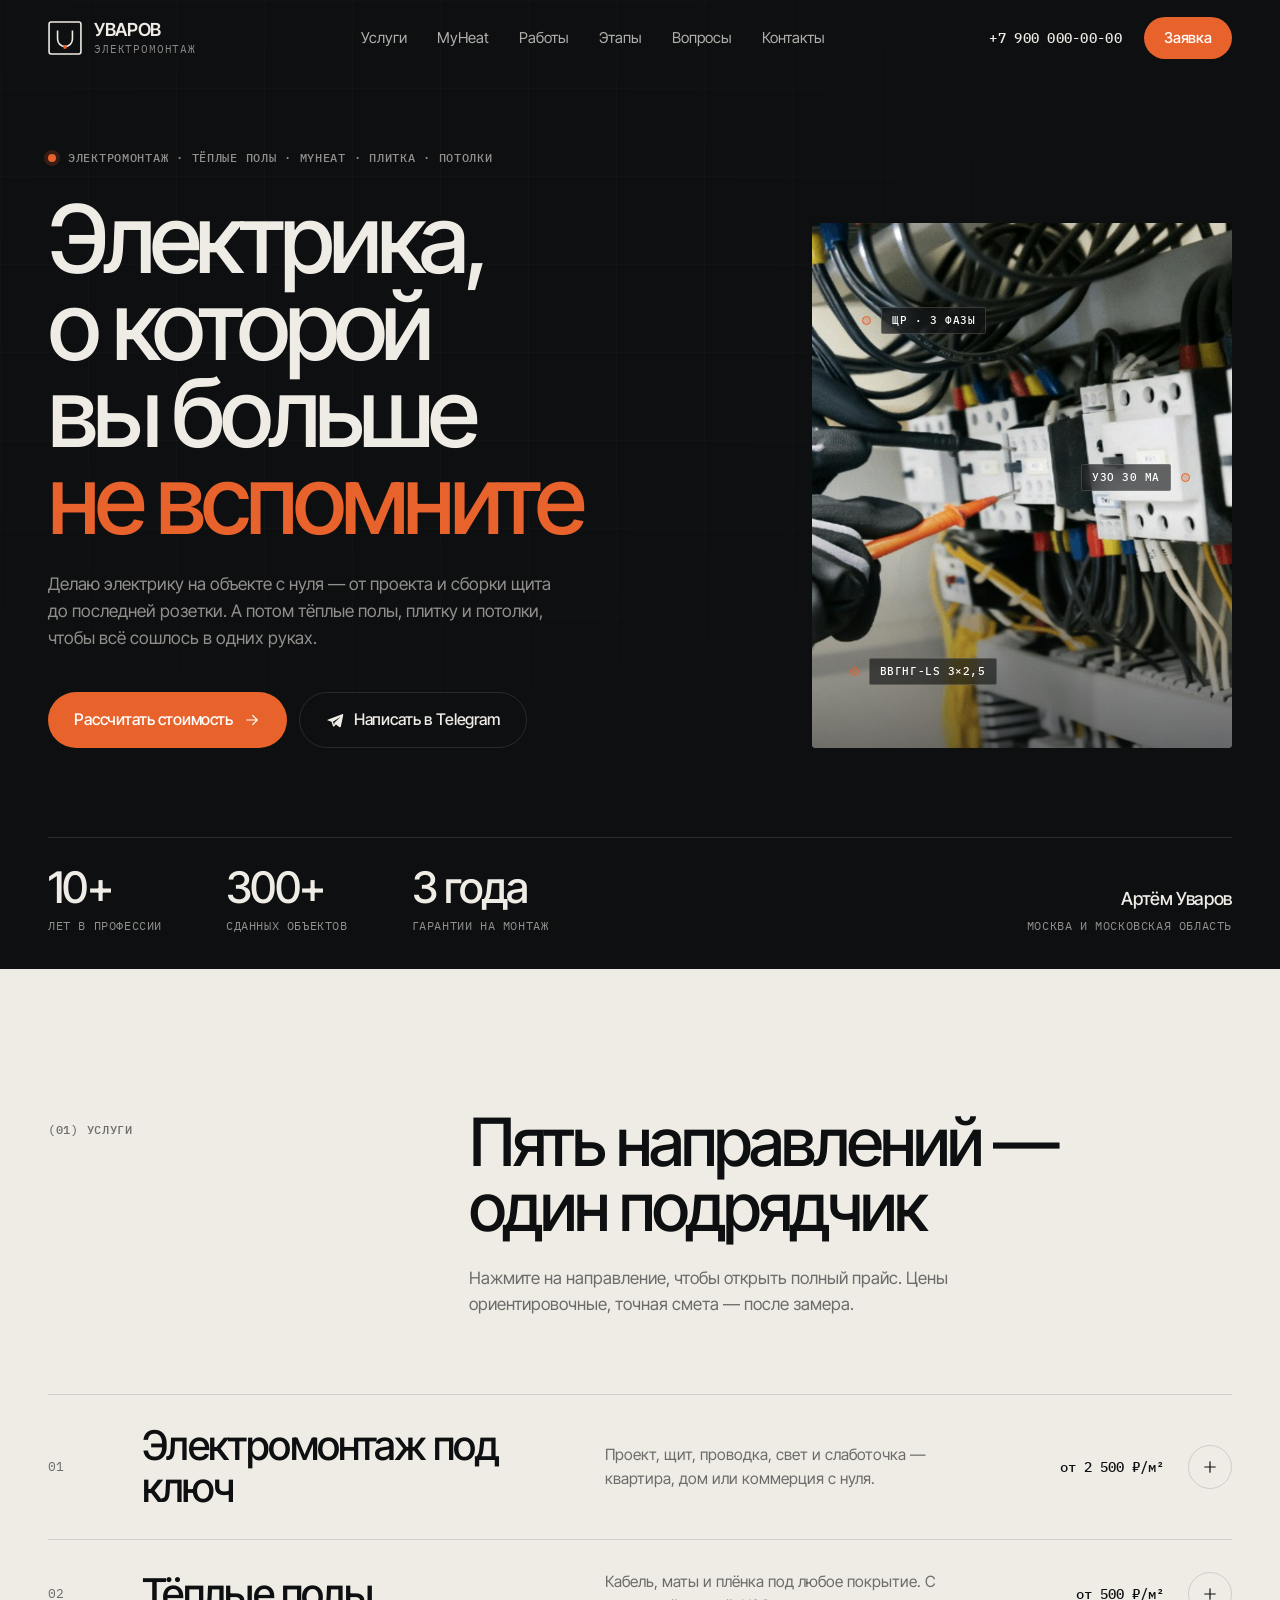
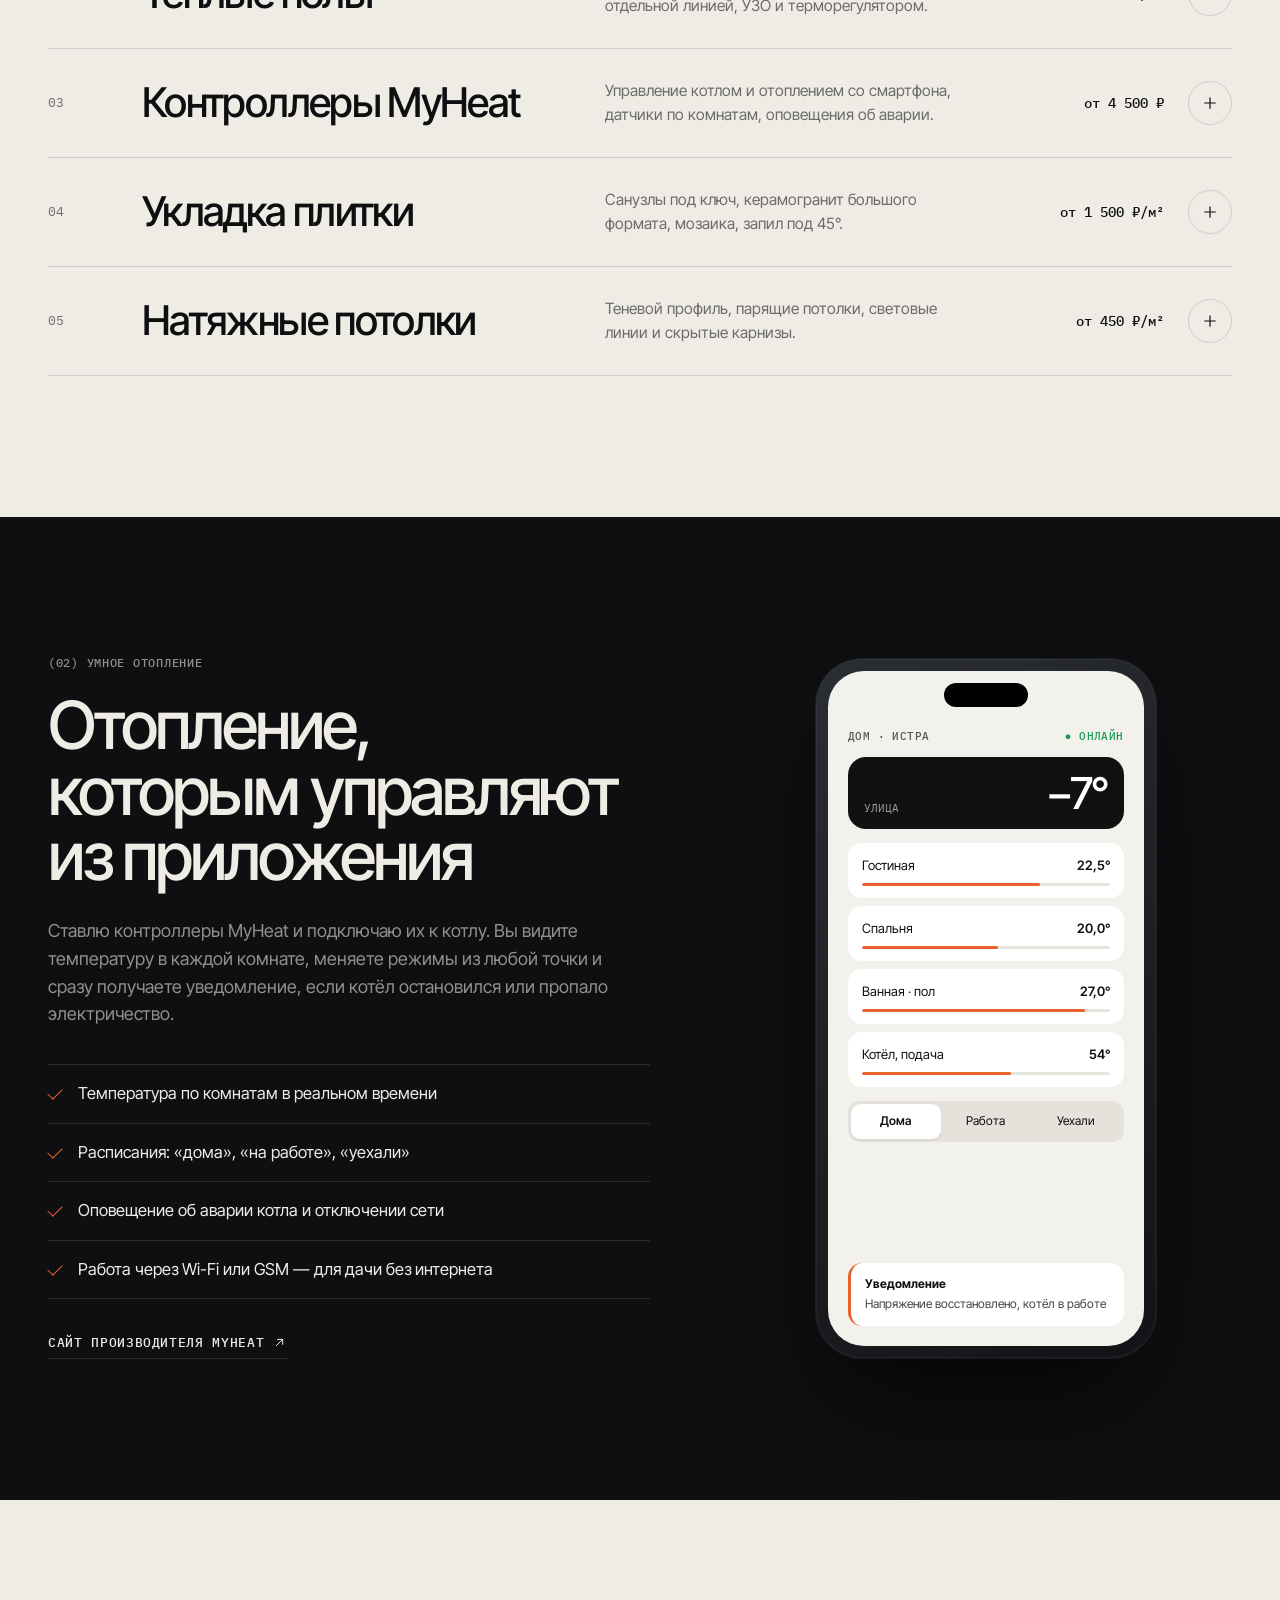
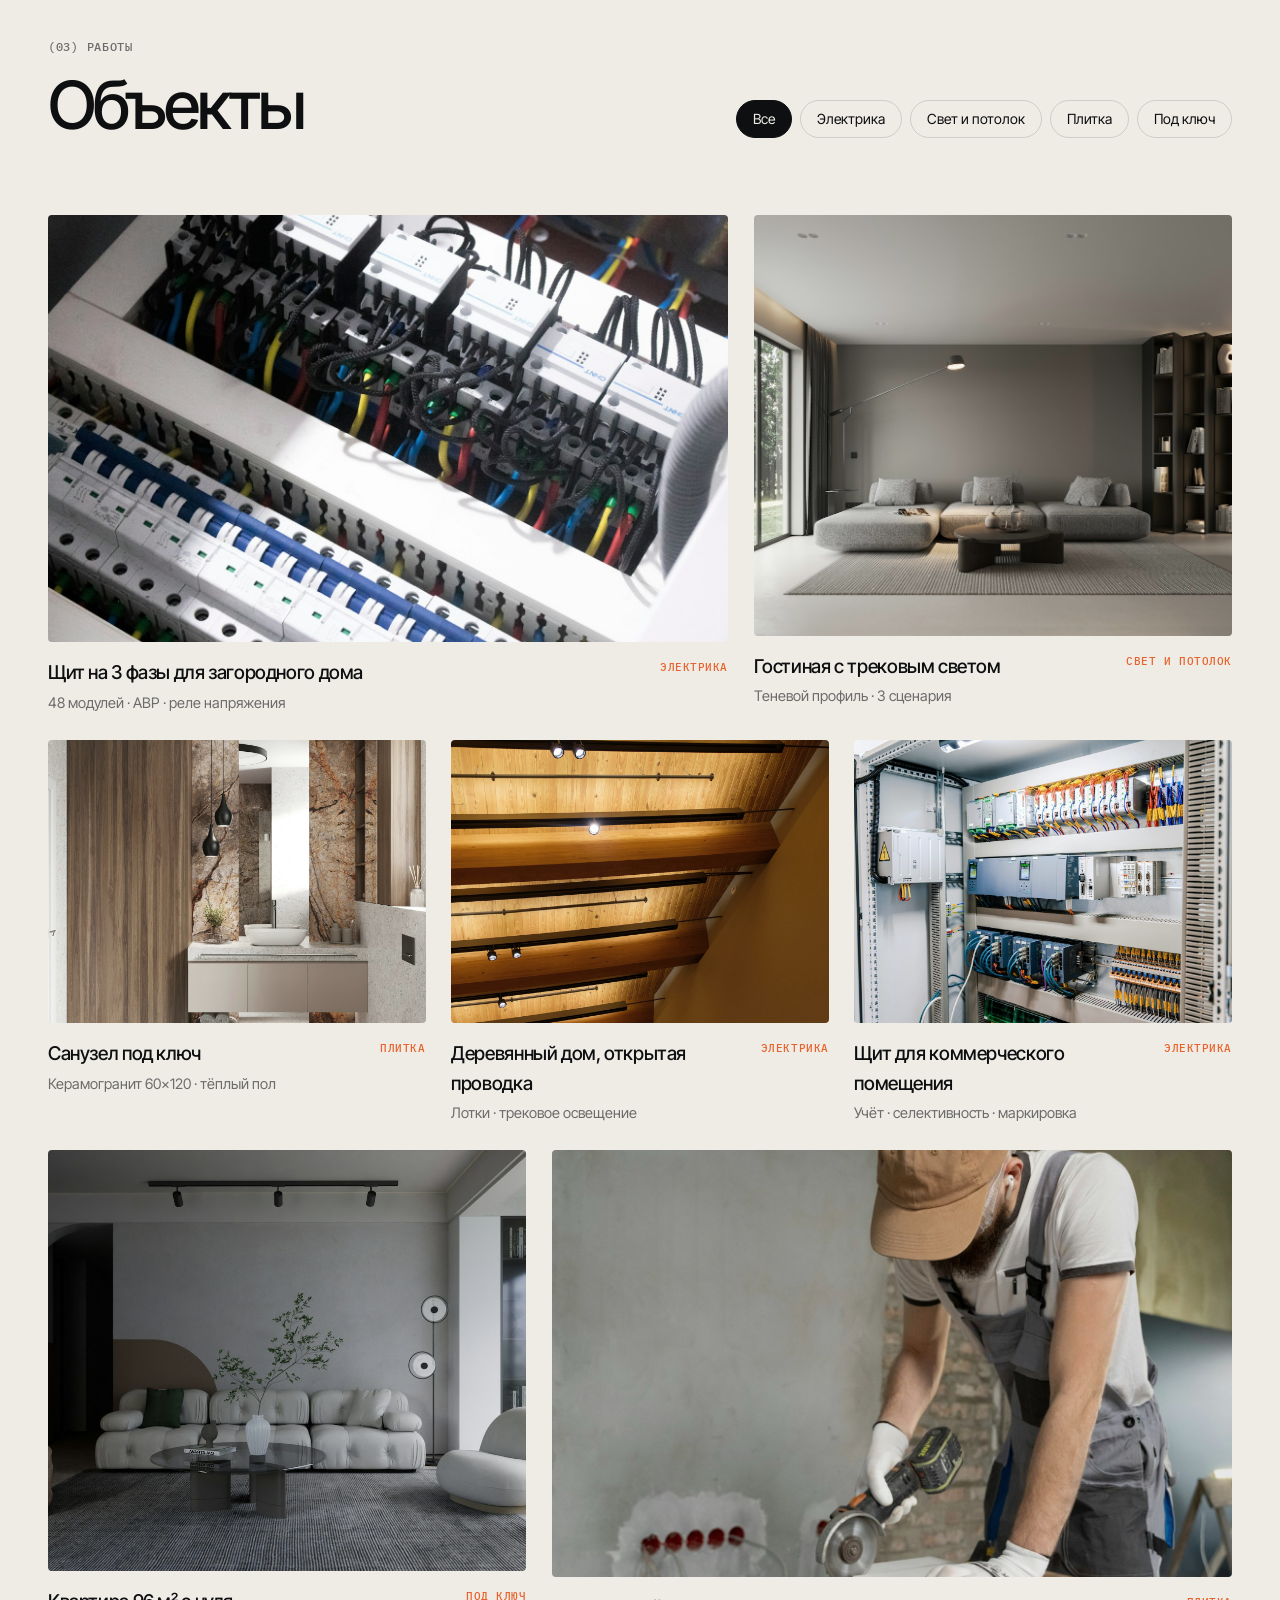
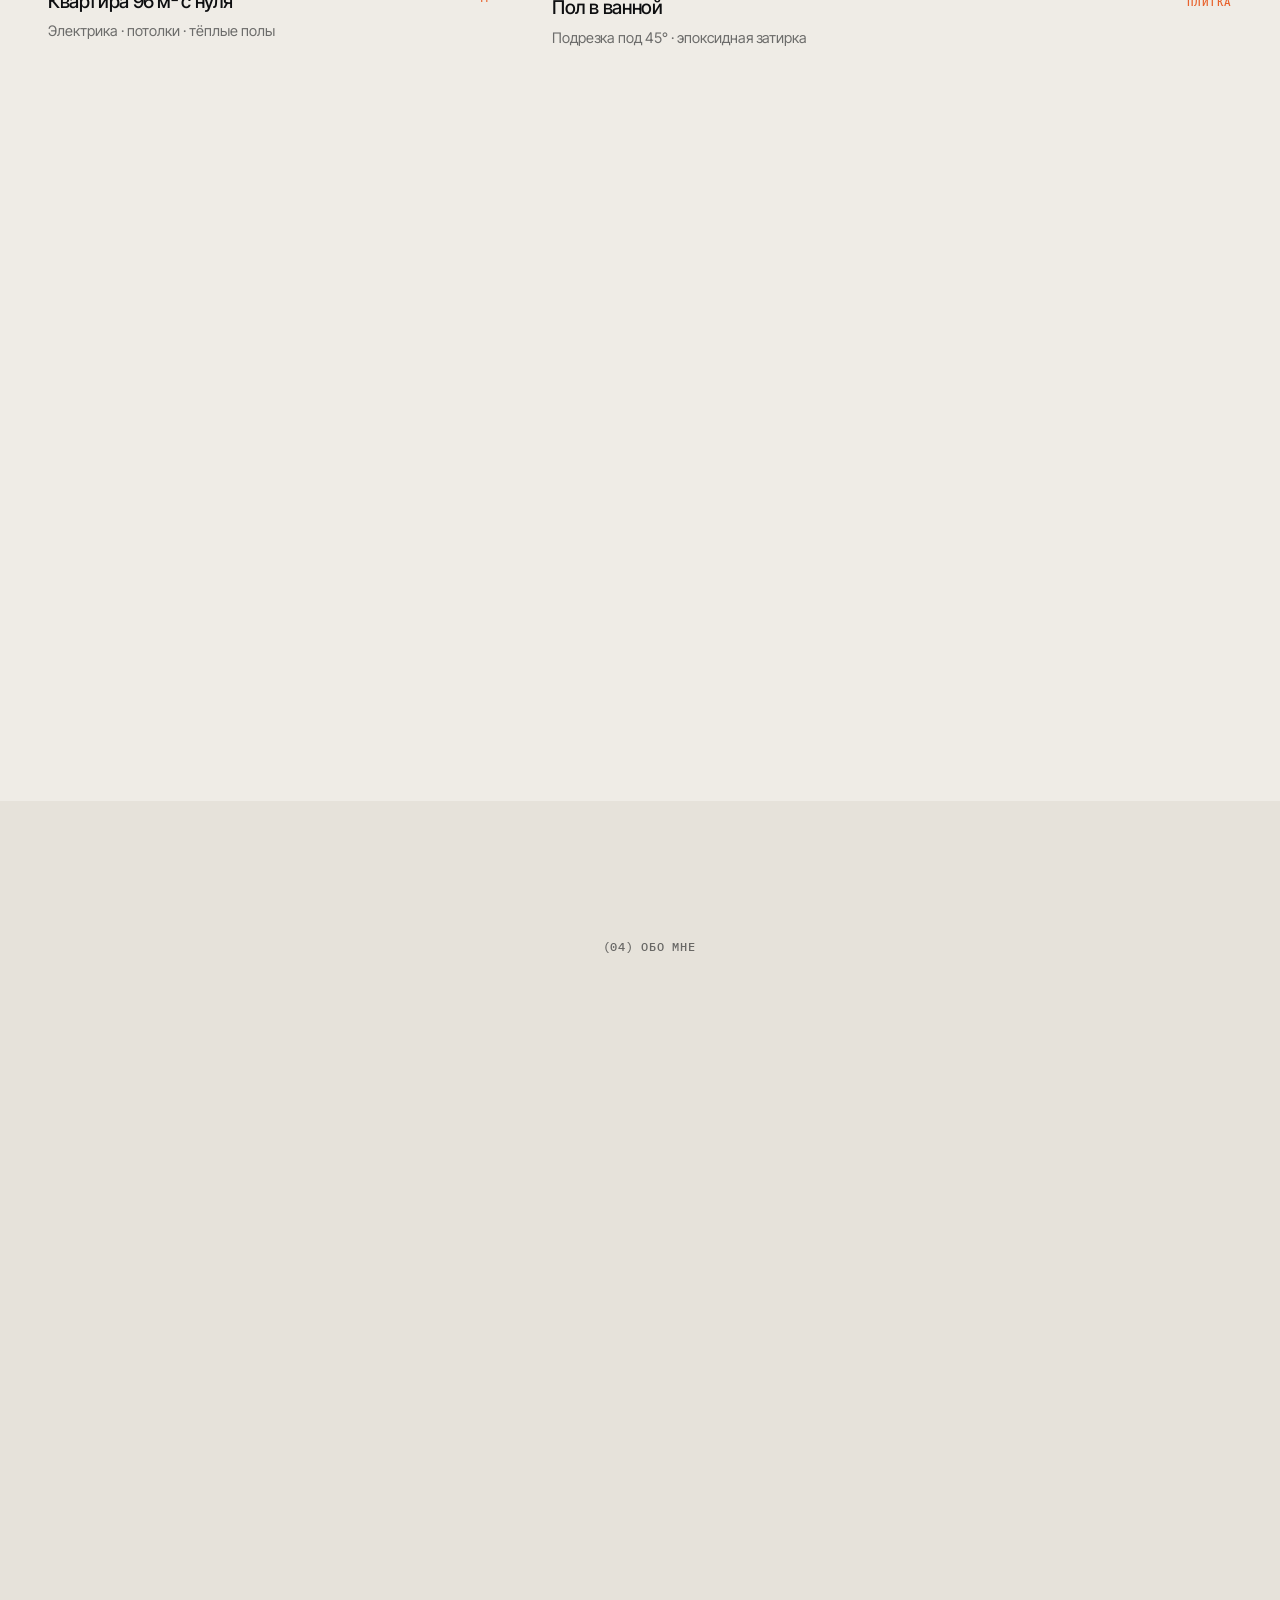
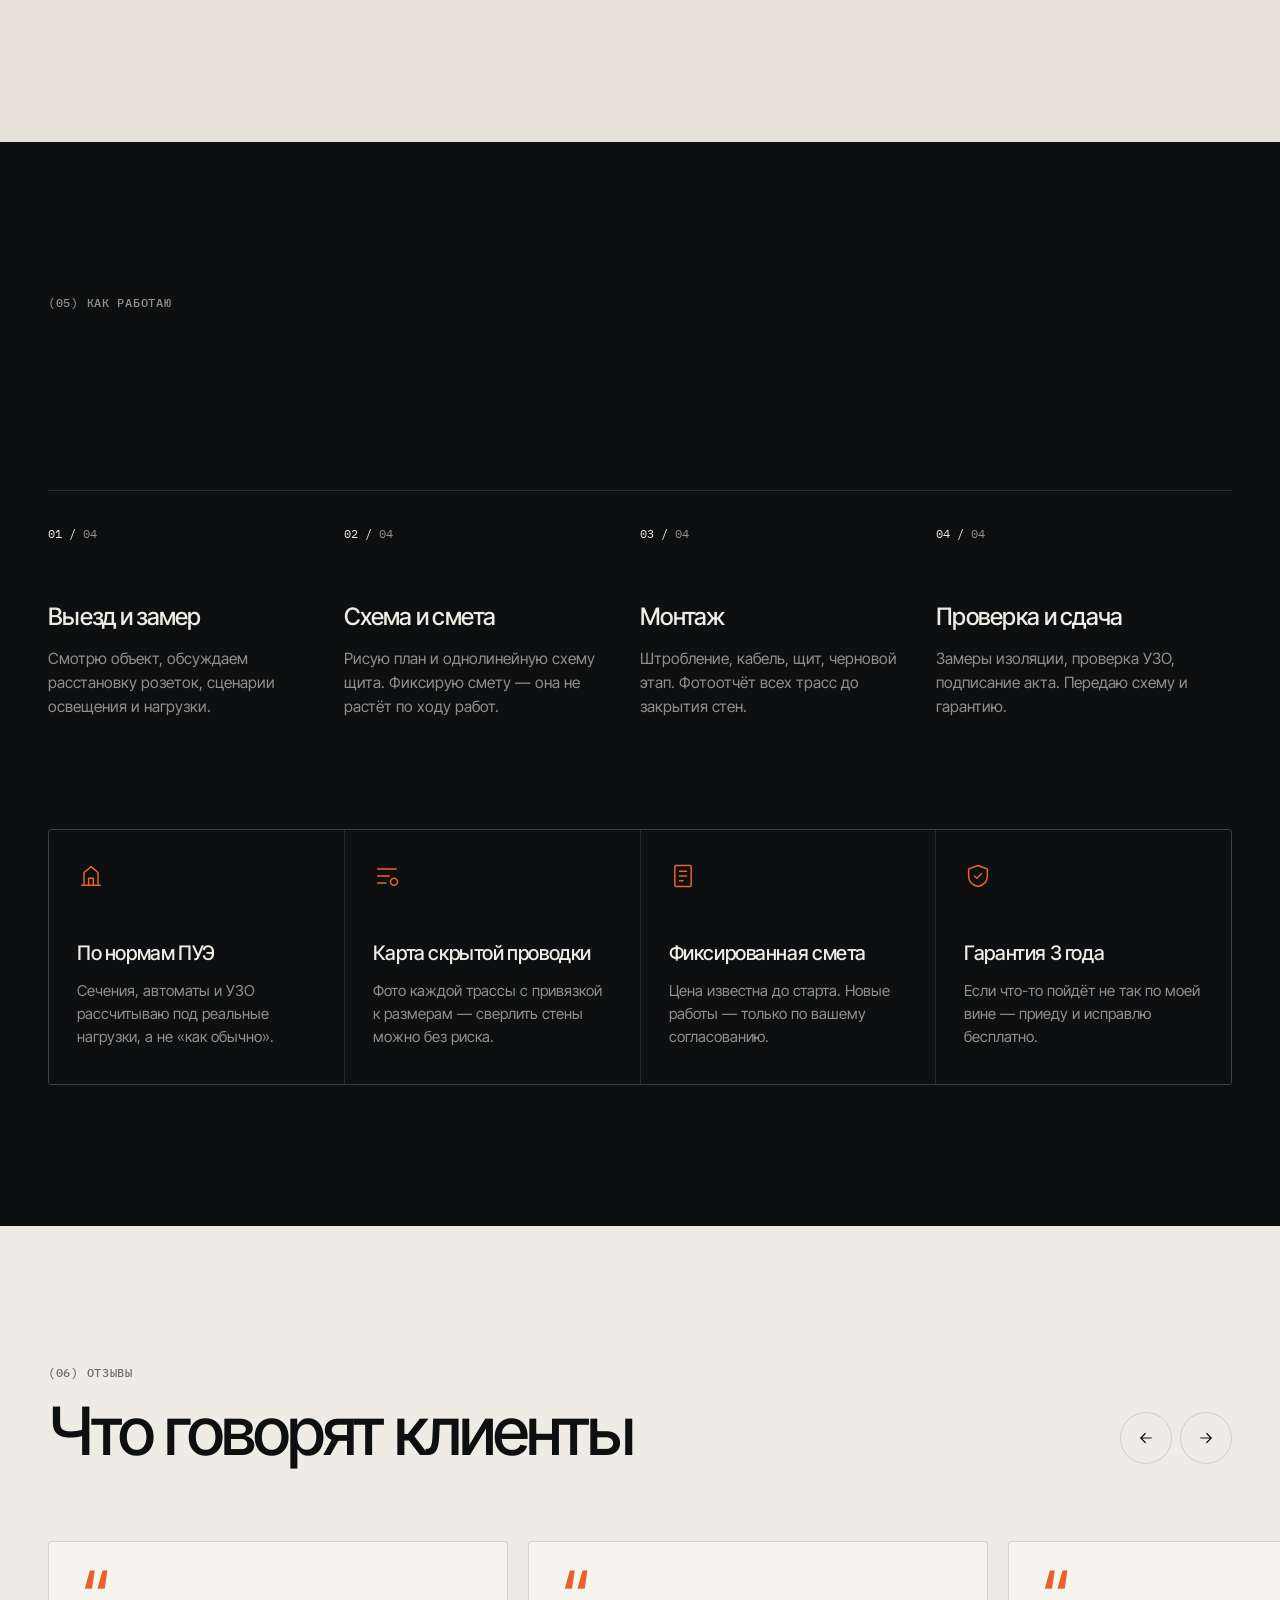
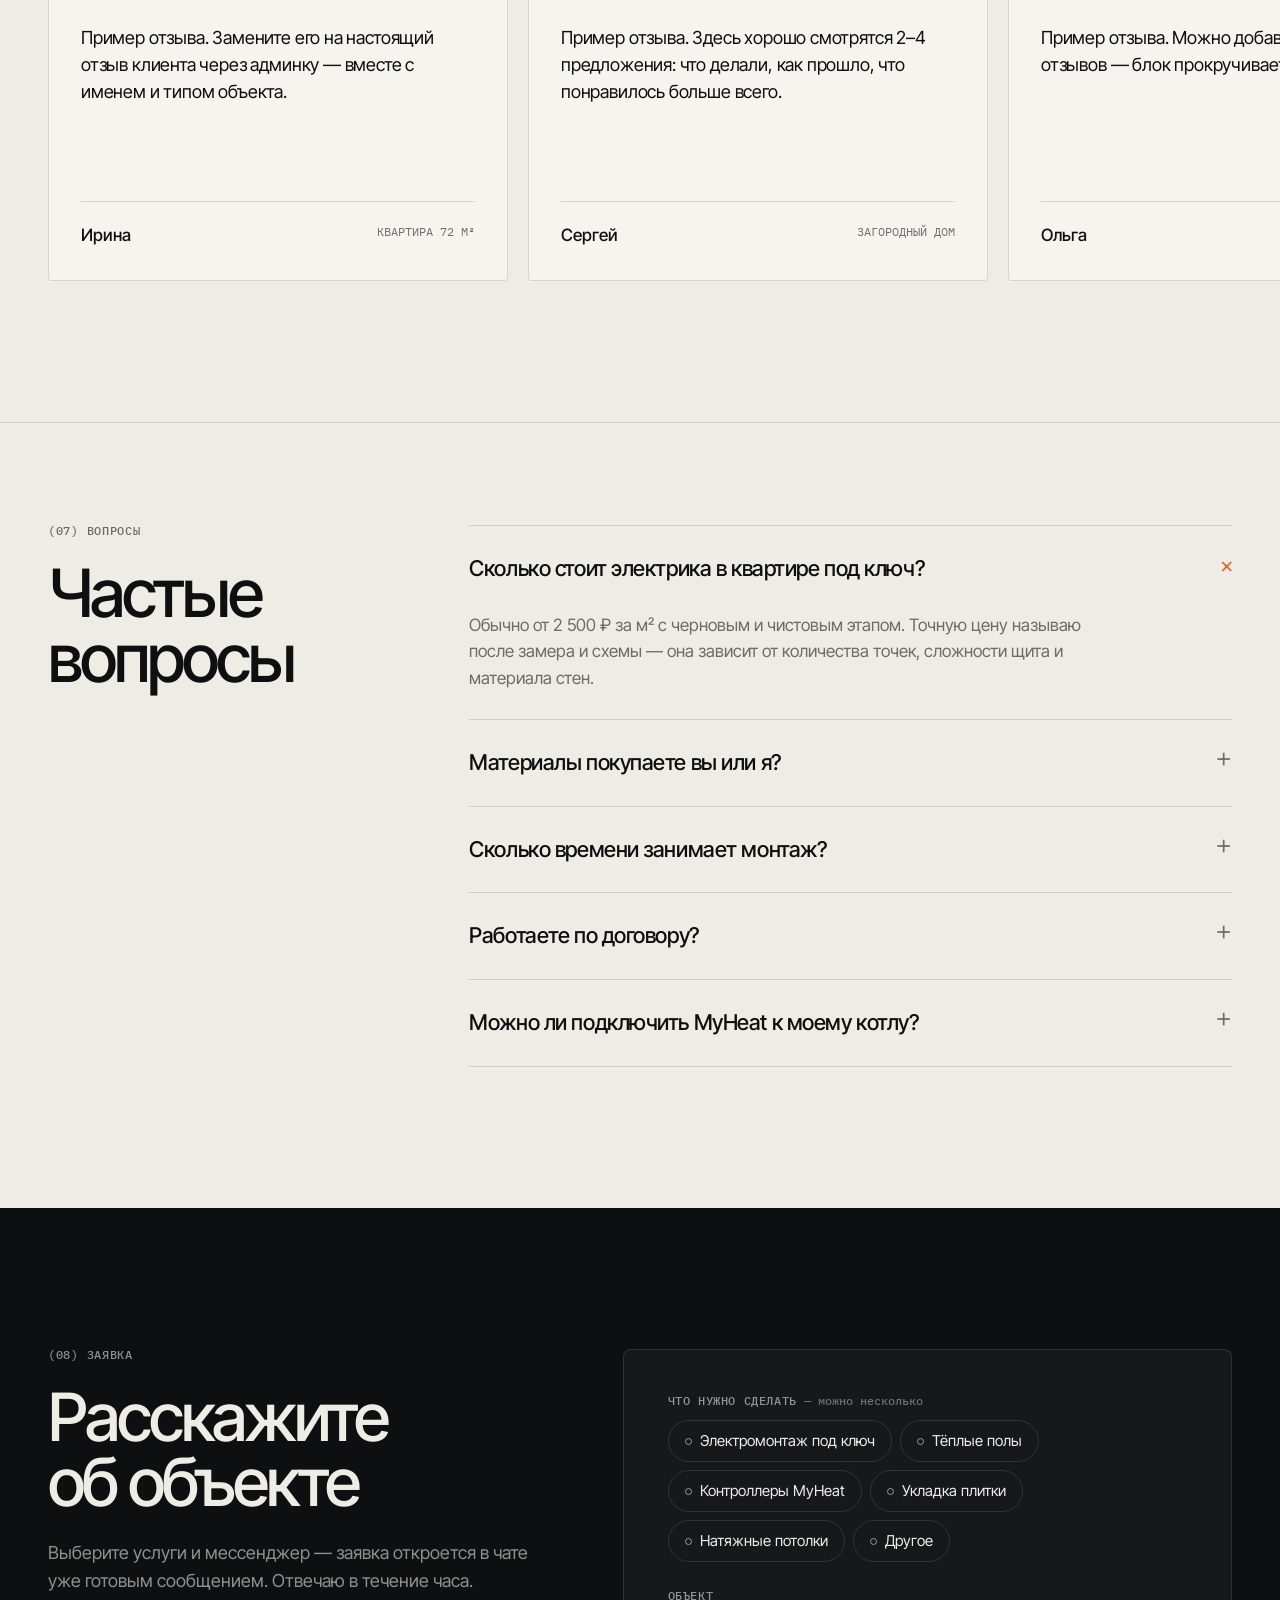
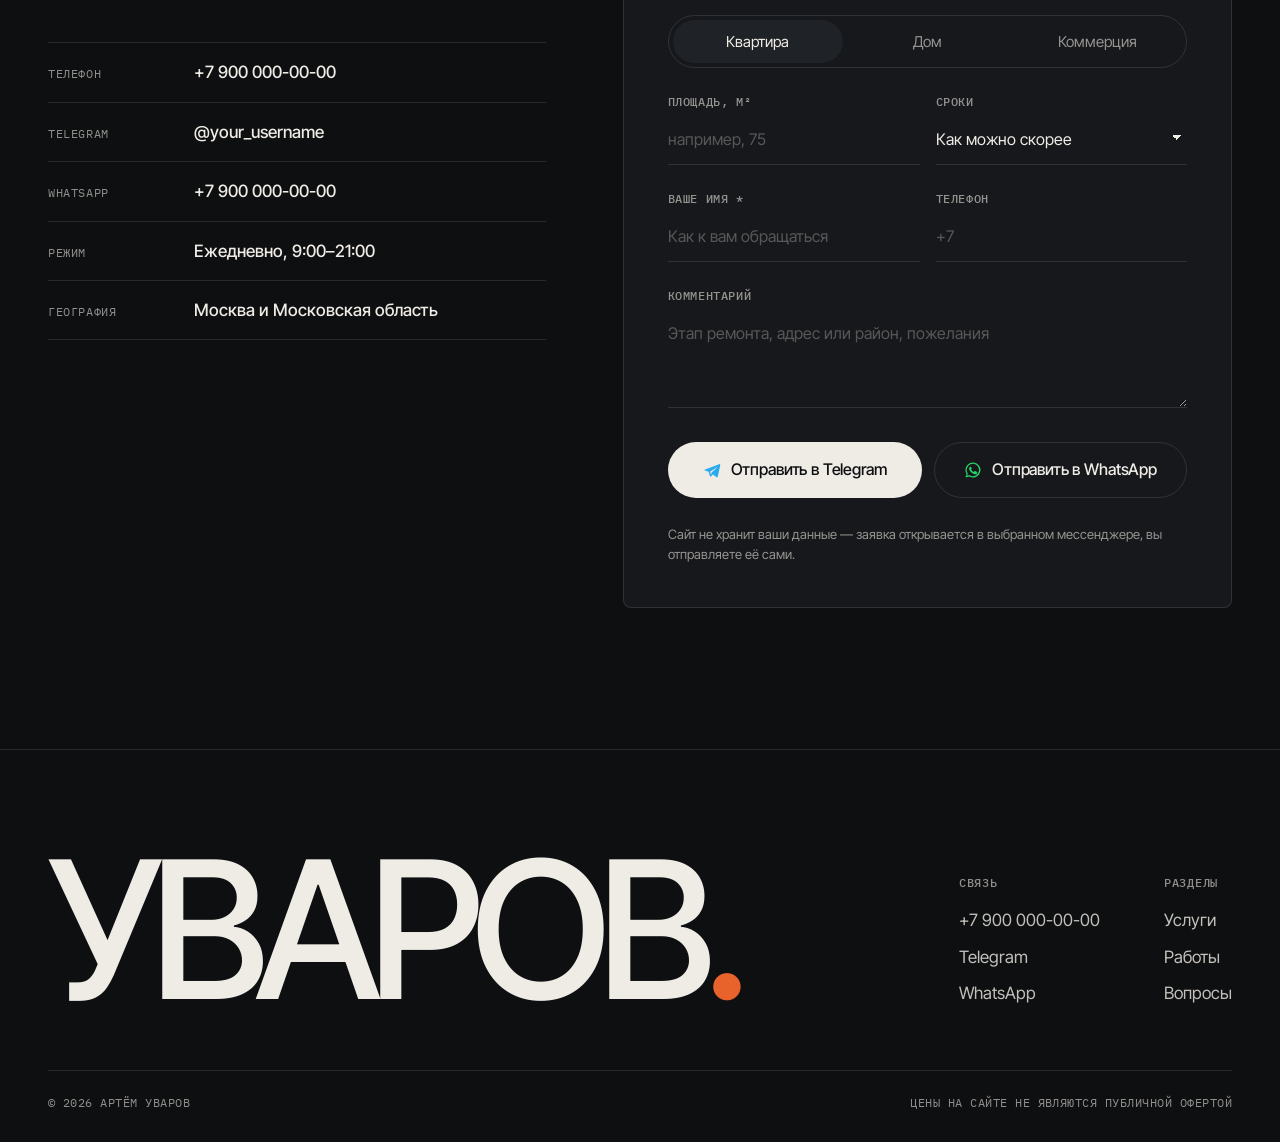
==== index.html @ c0d3d20a "Сайт Артёма Уварова: лендинг, админка, контент Co-Authored-By: Claude Opus 5.5 <noreply@anthropic.co" ====
<!doctype html>
<html lang="ru">
<head>
  <meta charset="utf-8">
  <meta name="viewport" content="width=device-width, initial-scale=1, viewport-fit=cover">
  <title>Артём Уваров — электрик. Электромонтаж под ключ, тёплые полы, MyHeat</title>
  <meta name="description" content="Электрика с нуля под ключ: проект, щит, проводка, освещение. Тёплые полы, контроллеры MyHeat, укладка плитки и натяжные потолки.">
  <meta name="theme-color" content="#0E0F11">
  <meta property="og:type" content="website">
  <meta property="og:title" content="Артём Уваров — электрик">
  <meta property="og:description" content="Электрика с нуля под ключ, тёплые полы, MyHeat, плитка, натяжные потолки.">
  <meta property="og:image" content="images/hero.jpg">
  <link rel="icon" href="assets/favicon.svg" type="image/svg+xml">
  <link rel="preconnect" href="https://fonts.googleapis.com">
  <link rel="preconnect" href="https://fonts.gstatic.com" crossorigin>
  <link href="https://fonts.googleapis.com/css2?family=IBM+Plex+Mono:wght@400;500&family=Inter+Tight:wght@400;500;600&display=swap" rel="stylesheet">
  <link rel="preload" as="image" href="images/hero.jpg">
  <link rel="stylesheet" href="assets/style.css">
</head>
<body>
  <div class="preview-banner" id="previewBanner" hidden>Предпросмотр черновика из админки — посетители этого не видят</div>

  <!-- Шапка -->
  <header class="header" id="header">
    <div class="wrap header__in">
      <a href="#top" class="logo" aria-label="На главную">
        <span class="logo__mark" aria-hidden="true">
          <svg viewBox="0 0 32 32"><rect x="1" y="1" width="30" height="30" rx="2" fill="none" stroke="currentColor" stroke-width="1.5"/><path d="M9 9v8a7 7 0 0 0 14 0V9" fill="none" stroke="currentColor" stroke-width="1.5"/><circle cx="16" cy="24.5" r="1.8" fill="var(--accent)"/></svg>
        </span>
        <span class="logo__text"><b>Уваров</b><small>электромонтаж</small></span>
      </a>
      <nav class="nav" id="nav" aria-label="Разделы">
        <a href="#services">Услуги</a>
        <a href="#myheat">MyHeat</a>
        <a href="#works">Работы</a>
        <a href="#process">Этапы</a>
        <a href="#faq">Вопросы</a>
        <a href="#contact">Контакты</a>
      </nav>
      <div class="header__cta">
        <a class="header__phone" data-bind="phone" href="#"></a>
        <a class="btn btn--accent btn--sm" href="#contact">Заявка</a>
        <button class="burger" id="burger" aria-label="Меню" aria-expanded="false"><span></span><span></span></button>
      </div>
    </div>
  </header>

  <main id="top">
    <!-- Первый экран -->
    <section class="hero dark">
      <div class="hero__grid" aria-hidden="true"></div>
      <div class="wrap hero__in">
        <div class="hero__text">
          <p class="eyebrow reveal"><i class="dot"></i><span data-bind="hero.eyebrow"></span></p>
          <h1 class="hero__title reveal" data-bind="hero.title"></h1>
          <p class="hero__sub reveal" data-bind="hero.subtitle"></p>
          <div class="hero__actions reveal">
            <a class="btn btn--accent" href="#contact">Рассчитать стоимость <svg class="i" viewBox="0 0 24 24"><path d="M5 12h14M13 6l6 6-6 6"/></svg></a>
            <a class="btn btn--ghost" data-bind="tgLink" href="#" target="_blank" rel="noopener"><svg class="i i--fill" viewBox="0 0 24 24"><use href="#ic-tg"/></svg> Написать в Telegram</a>
          </div>
        </div>
        <figure class="hero__media reveal">
          <img data-bind-src="hero.image" alt="Сборка электрощита" fetchpriority="high">
          <figcaption class="spec spec--a"><span>ЩР · 3 фазы</span></figcaption>
          <figcaption class="spec spec--b"><span>УЗО 30 мА</span></figcaption>
          <figcaption class="spec spec--c"><span>ВВГнг-LS 3×2,5</span></figcaption>
        </figure>
      </div>
      <div class="wrap">
        <div class="hero__bottom">
          <dl class="stats" id="heroStats"></dl>
          <div class="sign">
            <span class="sign__name" data-bind="contacts.name"></span>
            <span class="sign__role" data-bind="contacts.city"></span>
          </div>
        </div>
      </div>
    </section>

    <!-- Услуги -->
    <section class="section light" id="services">
      <div class="wrap">
        <div class="head">
          <p class="label">(01) Услуги</p>
          <h2 class="h2 reveal">Пять направлений —<br>один подрядчик</h2>
          <p class="head__note reveal">Нажмите на направление, чтобы открыть полный прайс. Цены ориентировочные, точная смета — после замера.</p>
        </div>
        <div class="svc" id="svcList"></div>
      </div>
      <div class="cursor-img" id="cursorImg" aria-hidden="true"><img alt=""></div>
    </section>

    <!-- MyHeat -->
    <section class="section dark myheat" id="myheat">
      <div class="wrap myheat__in">
        <div>
          <p class="label">(02) Умное отопление</p>
          <h2 class="h2 reveal" data-bind="myheat.title"></h2>
          <p class="lead reveal" data-bind="myheat.text"></p>
          <ul class="ticks reveal" id="myheatPoints"></ul>
          <a class="link-arrow" href="https://myheat.net/" target="_blank" rel="noopener">Сайт производителя MyHeat <svg class="i" viewBox="0 0 24 24"><path d="M7 17 17 7M9 7h8v8"/></svg></a>
        </div>
        <div class="phone reveal" aria-hidden="true">
          <div class="phone__screen">
            <div class="ph-top"><span>Дом · Истра</span><span class="ph-ok">● онлайн</span></div>
            <div class="ph-big"><small>Улица</small><b>−7°</b></div>
            <div class="ph-rooms">
              <div><span>Гостиная</span><b>22,5°</b><i style="--v:.72"></i></div>
              <div><span>Спальня</span><b>20,0°</b><i style="--v:.55"></i></div>
              <div><span>Ванная · пол</span><b>27,0°</b><i style="--v:.9"></i></div>
              <div><span>Котёл, подача</span><b>54°</b><i style="--v:.6"></i></div>
            </div>
            <div class="ph-mode"><span class="on">Дома</span><span>Работа</span><span>Уехали</span></div>
            <div class="ph-alert"><b>Уведомление</b>Напряжение восстановлено, котёл в работе</div>
          </div>
        </div>
      </div>
    </section>

    <!-- Работы -->
    <section class="section light" id="works">
      <div class="wrap">
        <div class="head head--row">
          <div>
            <p class="label">(03) Работы</p>
            <h2 class="h2 reveal">Объекты</h2>
          </div>
          <div class="filters" id="workFilters" role="tablist"></div>
        </div>
        <div class="works" id="worksGrid"></div>
      </div>
    </section>

    <!-- Обо мне -->
    <section class="section paper2 about">
      <div class="wrap about__in">
        <figure class="about__media reveal"><img data-bind-src="about.image" alt="Работа мастера" loading="lazy"></figure>
        <div class="about__text">
          <p class="label">(04) Обо мне</p>
          <h2 class="h2 reveal" data-bind="about.title"></h2>
          <p class="lead reveal" data-bind="about.text"></p>
          <ul class="ticks ticks--light reveal" id="aboutPoints"></ul>
        </div>
      </div>
    </section>

    <!-- Этапы и гарантии -->
    <section class="section dark" id="process">
      <div class="wrap">
        <div class="head">
          <p class="label">(05) Как работаю</p>
          <h2 class="h2 reveal">Четыре шага от замера до акта</h2>
        </div>
        <ol class="steps" id="steps"></ol>
        <div class="adv" id="adv"></div>
      </div>
    </section>

    <!-- Отзывы -->
    <section class="section light" id="reviews">
      <div class="wrap">
        <div class="head head--row">
          <div>
            <p class="label">(06) Отзывы</p>
            <h2 class="h2 reveal">Что говорят клиенты</h2>
          </div>
          <div class="arrows">
            <button class="arrow" data-scroll="-1" aria-label="Назад"><svg class="i" viewBox="0 0 24 24"><path d="M19 12H5M11 6l-6 6 6 6"/></svg></button>
            <button class="arrow" data-scroll="1" aria-label="Вперёд"><svg class="i" viewBox="0 0 24 24"><path d="M5 12h14M13 6l6 6-6 6"/></svg></button>
          </div>
        </div>
      </div>
      <div class="reviews" id="reviews-track"></div>
    </section>

    <!-- Вопросы -->
    <section class="section light faq" id="faq">
      <div class="wrap faq__in">
        <div>
          <p class="label">(07) Вопросы</p>
          <h2 class="h2 reveal">Частые вопросы</h2>
        </div>
        <div class="faq__list" id="faqList"></div>
      </div>
    </section>

    <!-- Заявка -->
    <section class="section dark contact" id="contact">
      <div class="wrap contact__in">
        <div class="contact__info">
          <p class="label">(08) Заявка</p>
          <h2 class="h2 reveal" data-bind="form.title"></h2>
          <p class="lead reveal" data-bind="form.text"></p>
          <ul class="direct">
            <li><span>Телефон</span><a data-bind="phone" href="#"></a></li>
            <li><span>Telegram</span><a data-bind="tgLink" href="#" target="_blank" rel="noopener"></a></li>
            <li><span>WhatsApp</span><a data-bind="waLink" href="#" target="_blank" rel="noopener"></a></li>
            <li><span>Режим</span><b data-bind="contacts.hours"></b></li>
            <li><span>География</span><b data-bind="contacts.city"></b></li>
          </ul>
        </div>

        <form class="form" id="leadForm" novalidate>
          <fieldset>
            <legend>Что нужно сделать <em>— можно несколько</em></legend>
            <div class="chips" id="svcChips"></div>
          </fieldset>
          <fieldset>
            <legend>Объект</legend>
            <div class="seg" id="objType">
              <label><input type="radio" name="obj" value="Квартира" checked><span>Квартира</span></label>
              <label><input type="radio" name="obj" value="Дом"><span>Дом</span></label>
              <label><input type="radio" name="obj" value="Коммерция"><span>Коммерция</span></label>
            </div>
          </fieldset>
          <div class="row2">
            <label class="field"><span>Площадь, м²</span><input name="area" inputmode="numeric" placeholder="например, 75"></label>
            <label class="field"><span>Сроки</span>
              <select name="when"><option>Как можно скорее</option><option>В течение месяца</option><option>Через 1–3 месяца</option><option>Пока считаю бюджет</option></select>
            </label>
          </div>
          <div class="row2">
            <label class="field"><span>Ваше имя *</span><input name="name" autocomplete="name" required placeholder="Как к вам обращаться"></label>
            <label class="field"><span>Телефон</span><input name="phone" type="tel" autocomplete="tel" placeholder="+7"></label>
          </div>
          <label class="field"><span>Комментарий</span><textarea name="comment" rows="3" placeholder="Этап ремонта, адрес или район, пожелания"></textarea></label>
          <p class="form__err" id="formErr" hidden></p>
          <div class="form__send">
            <button type="submit" class="btn btn--tg" data-via="tg"><svg class="i i--fill" viewBox="0 0 24 24"><use href="#ic-tg"/></svg> Отправить в Telegram</button>
            <button type="submit" class="btn btn--wa" data-via="wa"><svg class="i i--fill" viewBox="0 0 24 24"><use href="#ic-wa"/></svg> Отправить в WhatsApp</button>
          </div>
          <p class="form__note">Сайт не хранит ваши данные — заявка открывается в выбранном мессенджере, вы отправляете её сами.</p>
        </form>
      </div>
    </section>
  </main>

  <footer class="footer dark">
    <div class="wrap">
      <div class="footer__top">
        <a class="footer__big" href="#top">Уваров<span>.</span></a>
        <div class="footer__cols">
          <div><span class="label">Связь</span><a data-bind="phone" href="#"></a><a data-bind="tgLink" href="#" target="_blank" rel="noopener">Telegram</a><a data-bind="waLink" href="#" target="_blank" rel="noopener">WhatsApp</a></div>
          <div><span class="label">Разделы</span><a href="#services">Услуги</a><a href="#works">Работы</a><a href="#faq">Вопросы</a></div>
        </div>
      </div>
      <div class="footer__bot">
        <span>© <span id="year"></span> <span data-bind="contacts.name"></span></span>
        <span>Цены на сайте не являются публичной офертой</span>
      </div>
    </div>
  </footer>

  <!-- Мобильная панель -->
  <div class="mbar" id="mbar">
    <a data-bind="phone" href="#" class="mbar__call" aria-label="Позвонить"><svg class="i" viewBox="0 0 24 24"><path d="M5 4h4l2 5-2.5 1.5a11 11 0 0 0 5 5L15 13l5 2v4a2 2 0 0 1-2 2A16 16 0 0 1 3 6a2 2 0 0 1 2-2"/></svg></a>
    <a href="#contact" class="mbar__main">Оставить заявку</a>
  </div>

  <!-- Лайтбокс -->
  <div class="lightbox" id="lightbox" hidden>
    <button class="lightbox__close" aria-label="Закрыть"><svg class="i" viewBox="0 0 24 24"><path d="M6 6l12 12M18 6 6 18"/></svg></button>
    <img alt="">
    <p></p>
  </div>

  <div class="toast" id="toast" role="status" aria-live="polite"></div>

  <svg width="0" height="0" style="position:absolute" aria-hidden="true">
    <symbol id="ic-tg" viewBox="0 0 24 24"><path d="M21.4 4.2 2.9 11.3c-1.3.5-1.2 1.2-.2 1.5l4.7 1.5 1.8 5.6c.2.6.4.8.9.8.4 0 .6-.2.9-.5l2.3-2.2 4.8 3.5c.9.5 1.5.2 1.7-.8l3.1-14.8c.3-1.3-.5-1.9-1.5-1.7ZM9.3 14.2l8.8-5.6c.4-.3.8-.1.5.2l-7.4 6.7-.3 3.2-1.6-4.5Z"/></symbol>
    <symbol id="ic-wa" viewBox="0 0 24 24"><path d="M12 2a10 10 0 0 0-8.6 15.1L2 22l5-1.3A10 10 0 1 0 12 2Zm0 18.2c-1.6 0-3.1-.4-4.4-1.2l-.3-.2-3 .8.8-2.9-.2-.3A8.2 8.2 0 1 1 12 20.2Zm4.5-6.1c-.2-.1-1.5-.7-1.7-.8-.2-.1-.4-.1-.6.1l-.8 1c-.1.2-.3.2-.5.1a6.7 6.7 0 0 1-3.3-2.9c-.2-.4.2-.4.7-1.3.1-.2 0-.3 0-.4l-.8-1.8c-.2-.5-.4-.4-.6-.4h-.5a1 1 0 0 0-.7.3 3 3 0 0 0-.9 2.2c0 1.3 1 2.6 1.1 2.8.1.2 1.9 2.9 4.6 4 1.7.7 2.4.8 3.2.7.5-.1 1.5-.6 1.8-1.2.2-.6.2-1.1.1-1.2l-.4-.3Z"/></symbol>
  </svg>

  <script src="assets/app.js" defer></script>
</body>
</html>
---- assets/style.css ----
/* ==========================================================
   Уваров — электромонтаж. Основные стили
   ========================================================== */
:root {
  --ink: #0e0f11;
  --ink-2: #16181b;
  --ink-3: #1f2226;
  --paper: #efece6;
  --paper-2: #e6e2da;
  --accent: #e8622c;
  --accent-2: #ff7a3d;
  --tg: #2aabee;
  --wa: #25d366;

  --font: "Inter Tight", system-ui, -apple-system, "Segoe UI", Roboto, sans-serif;
  --mono: "IBM Plex Mono", ui-monospace, Menlo, Consolas, monospace;

  --gutter: clamp(16px, 4vw, 48px);
  --max: 1360px;
  --radius: 4px;
  --ease: cubic-bezier(.2, .7, .1, 1);
}

*, *::before, *::after { box-sizing: border-box; }
html { scroll-behavior: smooth; scroll-padding-top: 72px; -webkit-text-size-adjust: 100%; }
body {
  margin: 0;
  font: 400 17px/1.55 var(--font);
  color: var(--ink);
  background: var(--paper);
  -webkit-font-smoothing: antialiased;
  text-rendering: optimizeLegibility;
  overflow-x: hidden;
}
img { display: block; max-width: 100%; }
a { color: inherit; text-decoration: none; }
button { font: inherit; color: inherit; cursor: pointer; background: none; border: 0; padding: 0; }
h1, h2, h3, p, ul, ol, dl, dd, figure, blockquote { margin: 0; }
ul, ol { padding: 0; list-style: none; }
::selection { background: var(--accent); color: #fff; }
:focus-visible { outline: 2px solid var(--accent); outline-offset: 3px; }

.wrap { width: 100%; max-width: var(--max); margin: 0 auto; padding: 0 var(--gutter); }

/* Цветовые схемы секций */
.dark  { background: var(--ink);    color: var(--paper); --line: rgba(239,236,230,.12); --muted: rgba(239,236,230,.58); --card: var(--ink-2); }
.light { background: var(--paper);  color: var(--ink);   --line: rgba(14,15,17,.14);   --muted: rgba(14,15,17,.58);   --card: #f6f4ef; }
.paper2{ background: var(--paper-2);color: var(--ink);   --line: rgba(14,15,17,.14);   --muted: rgba(14,15,17,.58);   --card: var(--paper); }

/* Иконки */
.i { width: 18px; height: 18px; flex: none; fill: none; stroke: currentColor; stroke-width: 1.6; stroke-linecap: round; stroke-linejoin: round; }
.i--fill { fill: currentColor; stroke: none; }

/* Типографика */
.label {
  font: 500 12px/1 var(--mono);
  letter-spacing: .06em;
  text-transform: uppercase;
  color: var(--muted);
}
.h2 {
  font-weight: 500;
  font-size: clamp(34px, 5.2vw, 76px);
  line-height: .98;
  letter-spacing: -.045em;
  text-wrap: balance;
}
.lead { font-size: clamp(17px, 1.4vw, 20px); line-height: 1.55; color: var(--muted); max-width: 56ch; }
.eyebrow { display: flex; align-items: center; gap: 12px; font: 500 12px/1.4 var(--mono); letter-spacing: .06em; text-transform: uppercase; color: var(--muted); }
.dot { width: 8px; height: 8px; border-radius: 50%; background: var(--accent); box-shadow: 0 0 0 4px rgba(232,98,44,.18); flex: none; animation: pulse 2.4s infinite; }
@keyframes pulse { 50% { box-shadow: 0 0 0 8px rgba(232,98,44,0); } }

/* Кнопки */
.btn {
  display: inline-flex; align-items: center; justify-content: center; gap: 10px;
  height: 56px; padding: 0 26px;
  font-weight: 500; font-size: 16px; letter-spacing: -.01em;
  border-radius: 999px; white-space: nowrap;
  transition: background .25s var(--ease), color .25s var(--ease), border-color .25s var(--ease), transform .25s var(--ease);
}
.btn:active { transform: scale(.98); }
.btn--sm { height: 42px; padding: 0 20px; font-size: 15px; }
.btn--accent { background: var(--accent); color: #fff; }
.btn--accent:hover { background: var(--accent-2); }
.btn--accent .i { transition: transform .3s var(--ease); }
.btn--accent:hover .i { transform: translateX(4px); }
.btn--ghost { border: 1px solid var(--line); color: inherit; }
.btn--ghost:hover { border-color: currentColor; }
.btn--tg { background: var(--paper); color: var(--ink); }
.btn--tg .i { color: var(--tg); }
.btn--wa { border: 1px solid var(--line); color: var(--paper); }
.btn--wa .i { color: var(--wa); }
.btn--tg:hover { background: #fff; }
.btn--wa:hover { border-color: var(--paper); }

.link-arrow { display: inline-flex; gap: 8px; align-items: center; margin-top: 36px; font: 500 13px/1 var(--mono); text-transform: uppercase; letter-spacing: .05em; border-bottom: 1px solid var(--line); padding-bottom: 8px; transition: border-color .2s; }
.link-arrow:hover { border-color: var(--accent); }
.link-arrow .i { width: 15px; height: 15px; }

/* ---------- Шапка ---------- */
.preview-banner { position: fixed; z-index: 100; left: 0; right: 0; bottom: 0; padding: 10px; text-align: center; background: #ffd23f; color: #000; font: 500 13px var(--mono); }
.header {
  position: fixed; inset: 0 0 auto; z-index: 50;
  color: var(--paper);
  transition: background .35s var(--ease), border-color .35s, transform .35s var(--ease);
  border-bottom: 1px solid transparent;
}
.header.is-solid { background: rgba(14,15,17,.86); -webkit-backdrop-filter: blur(14px); backdrop-filter: blur(14px); border-color: rgba(239,236,230,.08); }
.header.is-hidden { transform: translateY(-100%); }
.header__in { display: flex; align-items: center; justify-content: space-between; height: 76px; gap: 24px; }
.logo { display: flex; align-items: center; gap: 12px; }
.logo__mark svg { width: 34px; height: 34px; display: block; }
.logo__text { display: flex; flex-direction: column; line-height: 1; }
.logo__text b { font-weight: 600; font-size: 18px; letter-spacing: -.02em; text-transform: uppercase; }
.logo__text small { font: 400 10.5px/1 var(--mono); letter-spacing: .08em; text-transform: uppercase; opacity: .55; margin-top: 5px; }
.nav { display: flex; gap: 30px; font-size: 15px; }
.nav a { opacity: .72; transition: opacity .2s; position: relative; }
.nav a:hover { opacity: 1; }
.header__cta { display: flex; align-items: center; gap: 22px; }
.header__phone { font: 500 14px var(--mono); letter-spacing: .02em; }
.burger { display: none; width: 42px; height: 42px; border: 1px solid rgba(239,236,230,.2); border-radius: 50%; position: relative; }
.burger span { position: absolute; left: 13px; right: 13px; height: 1.5px; background: currentColor; transition: transform .3s var(--ease), top .3s var(--ease); }
.burger span:nth-child(1) { top: 17px; }
.burger span:nth-child(2) { top: 23px; }
.nav-open .burger span:nth-child(1) { top: 20px; transform: rotate(45deg); }
.nav-open .burger span:nth-child(2) { top: 20px; transform: rotate(-45deg); }

/* ---------- Первый экран ---------- */
.hero { position: relative; padding: 150px 0 0; overflow: hidden; isolation: isolate; }
.hero__grid {
  position: absolute; inset: 0; z-index: -1; opacity: .5;
  background-image:
    linear-gradient(rgba(239,236,230,.045) 1px, transparent 1px),
    linear-gradient(90deg, rgba(239,236,230,.045) 1px, transparent 1px);
  background-size: 88px 88px;
  -webkit-mask-image: radial-gradient(ellipse 80% 70% at 30% 30%, #000 30%, transparent 85%);
          mask-image: radial-gradient(ellipse 80% 70% at 30% 30%, #000 30%, transparent 85%);
}
.hero__in { display: grid; grid-template-columns: 1.25fr .75fr; gap: clamp(32px, 5vw, 80px); align-items: end; }
.hero__title {
  margin: 28px 0 28px;
  font-weight: 500;
  font-size: clamp(46px, 7.4vw, 118px);
  line-height: .92;
  letter-spacing: -.055em;
  text-wrap: balance;
}
.hero__title em { font-style: normal; color: var(--accent); }
.hero__sub { font-size: clamp(17px, 1.35vw, 20px); color: var(--muted); max-width: 52ch; }
.hero__actions { display: flex; flex-wrap: wrap; gap: 12px; margin-top: 40px; }
.hero__media { position: relative; aspect-ratio: 4 / 5; border-radius: var(--radius); overflow: hidden; }
.hero__media img { width: 100%; height: 100%; object-fit: cover; filter: saturate(.75) contrast(1.05); transform: scale(1.06); animation: heroZoom 2.4s var(--ease) forwards; }
.hero__media::after { content: ""; position: absolute; inset: 0; background: linear-gradient(180deg, transparent 55%, rgba(14,15,17,.55)); }
@keyframes heroZoom { to { transform: scale(1); } }

.spec { position: absolute; z-index: 2; display: flex; align-items: center; gap: 10px; font: 500 11px/1 var(--mono); letter-spacing: .05em; text-transform: uppercase; color: #fff; }
.spec span { padding: 7px 10px; background: rgba(14,15,17,.62); -webkit-backdrop-filter: blur(8px); backdrop-filter: blur(8px); border: 1px solid rgba(255,255,255,.16); border-radius: 2px; }
.spec::before { content: ""; width: 9px; height: 9px; border: 1.5px solid var(--accent); border-radius: 50%; background: rgba(232,98,44,.25); }
.spec::after { content: ""; position: absolute; left: 4px; width: 26px; height: 1px; background: rgba(255,255,255,.5); order: -1; display: none; }
.spec--a { top: 16%; left: 12%; }
.spec--b { top: 46%; right: 10%; flex-direction: row-reverse; }
.spec--c { bottom: 12%; left: 9%; }

.hero__bottom {
  display: flex; justify-content: space-between; align-items: end; gap: 32px;
  margin-top: clamp(48px, 7vw, 96px); padding: 28px 0 36px;
  border-top: 1px solid var(--line);
}
.stats { display: flex; gap: clamp(28px, 5vw, 72px); }
.stats div { display: flex; flex-direction: column-reverse; gap: 8px; }
.stats dt { font: 400 12px/1.3 var(--mono); text-transform: uppercase; letter-spacing: .05em; color: var(--muted); }
.stats dd { font-size: clamp(30px, 3.4vw, 48px); font-weight: 500; letter-spacing: -.04em; line-height: 1; }
.sign { text-align: right; display: flex; flex-direction: column; gap: 6px; }
.sign__name { font-size: 18px; font-weight: 500; letter-spacing: -.02em; }
.sign__role { font: 400 12px var(--mono); text-transform: uppercase; letter-spacing: .05em; color: var(--muted); }

/* ---------- Секции ---------- */
.section { padding: clamp(80px, 11vw, 160px) 0; position: relative; }
.head { display: grid; grid-template-columns: 1fr 2fr; gap: 24px 40px; margin-bottom: clamp(48px, 6vw, 80px); align-items: start; }
.head .label { padding-top: 14px; }
.head__note { grid-column: 2; color: var(--muted); max-width: 52ch; }
.head--row { display: flex; justify-content: space-between; align-items: end; flex-wrap: wrap; }
.head--row .label { padding: 0 0 20px; }

/* ---------- Услуги ---------- */
.svc { border-top: 1px solid var(--line); }
.svc__item { border-bottom: 1px solid var(--line); }
.svc__row {
  width: 100%; text-align: left;
  display: grid; grid-template-columns: 70px 1.2fr 1fr 170px 44px; gap: 24px; align-items: center;
  padding: 30px 0;
  transition: padding .4s var(--ease), color .3s;
}
.svc__num { font: 400 13px var(--mono); color: var(--muted); }
.svc__title { font-size: clamp(26px, 3.2vw, 46px); font-weight: 500; letter-spacing: -.04em; line-height: 1.02; }
.svc__short { color: var(--muted); font-size: 15.5px; max-width: 42ch; }
.svc__price { font: 500 14px var(--mono); text-align: right; white-space: nowrap; }
.svc__plus { width: 44px; height: 44px; border-radius: 50%; border: 1px solid var(--line); display: grid; place-items: center; transition: background .3s, border-color .3s, transform .4s var(--ease); }
.svc__plus .i { transition: transform .4s var(--ease); }
.svc__row:hover .svc__plus { background: var(--ink); color: var(--paper); border-color: var(--ink); }
.svc__row:hover { padding-left: 14px; }
.svc__item.is-open .svc__plus { background: var(--accent); border-color: var(--accent); color: #fff; }
.svc__item.is-open .svc__plus .i { transform: rotate(45deg); }

.svc__body { display: grid; grid-template-rows: 0fr; transition: grid-template-rows .55s var(--ease); }
.svc__item.is-open .svc__body { grid-template-rows: 1fr; }
.svc__body > div { overflow: hidden; }
.svc__panel { display: grid; grid-template-columns: 70px 1fr 1.6fr; gap: 24px; padding: 4px 0 44px; }
.svc__img { grid-column: 2; aspect-ratio: 4 / 3; border-radius: var(--radius); overflow: hidden; align-self: start; }
.svc__img img { width: 100%; height: 100%; object-fit: cover; }
.prices { columns: 1; }
.prices li { display: flex; align-items: baseline; gap: 12px; padding: 13px 0; border-bottom: 1px dashed var(--line); font-size: 15.5px; break-inside: avoid; }
.prices li::after { content: none; }
.prices .p-name { flex: 1; }
.prices .p-price { font: 500 13.5px var(--mono); white-space: nowrap; }
.svc__actions { display: flex; gap: 12px; margin-top: 28px; flex-wrap: wrap; }
.svc__actions .btn--ghost { border-color: rgba(14,15,17,.2); }

.cursor-img {
  position: fixed; left: 0; top: 0; z-index: 30; pointer-events: none;
  width: 300px; aspect-ratio: 4/3; border-radius: var(--radius); overflow: hidden;
  opacity: 0; transform: translate(-50%, -50%) scale(.85);
  transition: opacity .3s var(--ease), transform .3s var(--ease);
}
.cursor-img.is-on { opacity: 1; transform: translate(-50%, -50%) scale(1); }
.cursor-img img { width: 100%; height: 100%; object-fit: cover; }

/* ---------- MyHeat ---------- */
.myheat__in { display: grid; grid-template-columns: 1.1fr .9fr; gap: clamp(40px, 7vw, 120px); align-items: center; }
.myheat .h2 { margin: 24px 0 28px; }
.ticks { margin-top: 36px; border-top: 1px solid var(--line); }
.ticks li { display: flex; gap: 16px; padding: 16px 0; border-bottom: 1px solid var(--line); font-size: 16.5px; }
.ticks li::before { content: ""; flex: none; width: 14px; height: 8px; margin-top: 7px; border-left: 1.6px solid var(--accent); border-bottom: 1.6px solid var(--accent); transform: rotate(-45deg); }

.phone {
  justify-self: center; width: min(340px, 100%); aspect-ratio: 9 / 18.5;
  border-radius: 46px; padding: 12px;
  background: linear-gradient(145deg, #2a2d32, #121316);
  box-shadow: 0 0 0 1px rgba(255,255,255,.08), 0 50px 100px -30px rgba(0,0,0,.8), inset 0 0 0 1px rgba(255,255,255,.05);
  position: relative;
}
.phone::before { content: ""; position: absolute; top: 24px; left: 50%; width: 84px; height: 24px; border-radius: 20px; background: #000; transform: translateX(-50%); z-index: 2; }
.phone__screen { height: 100%; border-radius: 36px; background: #f3f1ec; color: #111; padding: 58px 20px 20px; display: flex; flex-direction: column; gap: 14px; overflow: hidden; font-size: 13px; }
.ph-top { display: flex; justify-content: space-between; font: 500 11px var(--mono); text-transform: uppercase; letter-spacing: .04em; color: #555; }
.ph-ok { color: #1a9a52; }
.ph-big { display: flex; justify-content: space-between; align-items: end; padding: 14px 16px; border-radius: 18px; background: #111; color: #fff; }
.ph-big small { font: 400 11px var(--mono); text-transform: uppercase; opacity: .6; }
.ph-big b { font-size: 44px; font-weight: 500; letter-spacing: -.04em; line-height: 1; }
.ph-rooms { display: grid; gap: 8px; }
.ph-rooms div { display: grid; grid-template-columns: 1fr auto; gap: 8px; padding: 12px 14px; background: #fff; border-radius: 14px; }
.ph-rooms b { font-weight: 600; }
.ph-rooms i { grid-column: 1 / -1; height: 3px; border-radius: 3px; background: #e7e4dd; position: relative; overflow: hidden; }
.ph-rooms i::after { content: ""; position: absolute; inset: 0; width: calc(var(--v) * 100%); background: var(--accent); border-radius: 3px; }
.ph-mode { display: grid; grid-template-columns: repeat(3, 1fr); background: #e5e2db; border-radius: 12px; padding: 3px; font-size: 12px; text-align: center; }
.ph-mode span { padding: 8px 0; border-radius: 9px; }
.ph-mode .on { background: #fff; font-weight: 600; box-shadow: 0 1px 3px rgba(0,0,0,.08); }
.ph-alert { margin-top: auto; padding: 12px 14px; border-radius: 14px; background: #fff; border-left: 3px solid var(--accent); font-size: 12px; color: #444; }
.ph-alert b { display: block; color: #111; margin-bottom: 2px; }

/* ---------- Работы ---------- */
.filters { display: flex; flex-wrap: wrap; gap: 8px; }
.filter { height: 38px; padding: 0 16px; border: 1px solid var(--line); border-radius: 999px; font-size: 14px; transition: background .2s, color .2s, border-color .2s; }
.filter:hover { border-color: var(--ink); }
.filter.is-active { background: var(--ink); color: var(--paper); border-color: var(--ink); }
.works { display: grid; grid-template-columns: repeat(12, 1fr); gap: clamp(16px, 2vw, 28px); }
.work { grid-column: span var(--span, 4); cursor: zoom-in; }
.work.is-hidden { display: none; }
.works.is-filtered .work { grid-column: span 4; }
.work__img { position: relative; aspect-ratio: var(--ar, 4 / 3); overflow: hidden; border-radius: var(--radius); background: var(--paper-2); }
.works.is-filtered .work .work__img { aspect-ratio: 4 / 3; }
.work__img img { width: 100%; height: 100%; object-fit: cover; transition: transform 1s var(--ease), filter .6s; filter: saturate(.85); }
.work:hover .work__img img { transform: scale(1.04); filter: saturate(1); }
.work__cap { display: grid; grid-template-columns: 1fr auto; gap: 4px 16px; padding-top: 16px; }
.work__title { font-size: 19px; font-weight: 500; letter-spacing: -.02em; }
.work__tag { font: 500 11px/1.8 var(--mono); text-transform: uppercase; letter-spacing: .05em; color: var(--accent); }
.work__meta { grid-column: 1 / -1; color: var(--muted); font-size: 14.5px; }

/* ---------- Обо мне ---------- */
.about__in { display: grid; grid-template-columns: .85fr 1.15fr; gap: clamp(40px, 7vw, 120px); align-items: center; }
.about__media { aspect-ratio: 4 / 5; border-radius: var(--radius); overflow: hidden; }
.about__media img { width: 100%; height: 100%; object-fit: cover; filter: grayscale(.25); }
.about .h2 { margin: 24px 0 28px; }

/* ---------- Этапы ---------- */
.steps { display: grid; grid-template-columns: repeat(4, 1fr); gap: 0; counter-reset: step; }
.step { padding: 28px 28px 8px 0; border-top: 1px solid var(--line); position: relative; counter-increment: step; }
.step::before { content: ""; position: absolute; top: -1px; left: 0; height: 2px; width: 0; background: var(--accent); transition: width 1.1s var(--ease); }
.step.is-in::before { width: 48px; }
.step__n { font: 400 12px var(--mono); color: var(--muted); }
.step__n::before { content: counter(step, decimal-leading-zero) " / "; color: var(--paper); }
.step h3 { margin: 52px 0 12px; font-size: 24px; font-weight: 500; letter-spacing: -.03em; }
.step p { color: var(--muted); font-size: 15.5px; max-width: 30ch; }
.adv { display: grid; grid-template-columns: repeat(4, 1fr); gap: 1px; margin-top: clamp(64px, 8vw, 110px); background: var(--line); border: 1px solid var(--line); border-radius: var(--radius); overflow: hidden; }
.adv__card { background: var(--ink); padding: 32px 28px 36px; transition: background .3s; }
.adv__card:hover { background: var(--ink-2); }
.adv__card svg { width: 28px; height: 28px; color: var(--accent); stroke-width: 1.3; }
.adv__card h3 { margin: 40px 0 10px; font-size: 20px; font-weight: 500; letter-spacing: -.02em; }
.adv__card p { color: var(--muted); font-size: 15px; }

/* ---------- Отзывы ---------- */
.arrows { display: flex; gap: 8px; }
.arrow { width: 52px; height: 52px; border-radius: 50%; border: 1px solid var(--line); display: grid; place-items: center; transition: background .2s, color .2s; }
.arrow:hover { background: var(--ink); color: var(--paper); }
.reviews {
  display: flex; gap: 20px; overflow-x: auto; scroll-snap-type: x mandatory; scrollbar-width: none;
  padding: 0 max(var(--gutter), calc((100vw - var(--max)) / 2 + var(--gutter)));
  scroll-padding: 0 max(var(--gutter), calc((100vw - var(--max)) / 2 + var(--gutter)));
}
.reviews::-webkit-scrollbar { display: none; }
.review { flex: 0 0 min(460px, 86vw); scroll-snap-align: start; background: var(--card); border: 1px solid var(--line); border-radius: var(--radius); padding: 36px 32px 32px; display: flex; flex-direction: column; min-height: 340px; }
.review__q { font-size: 64px; line-height: .5; color: var(--accent); font-weight: 500; height: 30px; }
.review__text { font-size: 18px; line-height: 1.5; letter-spacing: -.01em; margin: 16px 0 32px; }
.review__who { margin-top: auto; display: flex; justify-content: space-between; gap: 12px; padding-top: 20px; border-top: 1px solid var(--line); }
.review__who b { font-weight: 500; }
.review__who span { font: 400 12px/1.6 var(--mono); text-transform: uppercase; color: var(--muted); text-align: right; }

/* ---------- Вопросы ---------- */
.faq { padding-top: 0; }
.faq__in { display: grid; grid-template-columns: 1fr 2fr; gap: 40px; padding-top: clamp(64px, 8vw, 120px); border-top: 1px solid var(--line); }
.faq__in .h2 { margin-top: 24px; }
.faq__list details { border-bottom: 1px solid var(--line); }
.faq__list details:first-child { border-top: 1px solid var(--line); }
.faq__list summary { list-style: none; cursor: pointer; display: flex; justify-content: space-between; gap: 24px; padding: 26px 0; font-size: clamp(18px, 1.7vw, 22px); font-weight: 500; letter-spacing: -.02em; }
.faq__list summary::-webkit-details-marker { display: none; }
.faq__list summary::after { content: "+"; font: 300 28px/0.8 var(--font); color: var(--muted); transition: transform .3s var(--ease); }
.faq__list details[open] summary::after { transform: rotate(45deg); color: var(--accent); }
.faq__list p { color: var(--muted); padding: 0 60px 28px 0; max-width: 70ch; }

/* ---------- Заявка ---------- */
.contact__in { display: grid; grid-template-columns: .9fr 1.1fr; gap: clamp(40px, 6vw, 100px); align-items: start; }
.contact .h2 { margin: 24px 0 24px; }
.direct { margin-top: 48px; border-top: 1px solid var(--line); }
.direct li { display: grid; grid-template-columns: 130px 1fr; gap: 16px; padding: 16px 0; border-bottom: 1px solid var(--line); align-items: baseline; }
.direct span { font: 400 12px var(--mono); text-transform: uppercase; letter-spacing: .05em; color: var(--muted); }
.direct a, .direct b { font-weight: 500; font-size: 17px; }
.direct a { transition: color .2s; }
.direct a:hover { color: var(--accent); }

.form { background: var(--ink-2); border: 1px solid var(--line); border-radius: 8px; padding: clamp(24px, 3.4vw, 44px); display: grid; gap: 26px; }
.form fieldset { border: 0; margin: 0; padding: 0; min-width: 0; }
.form legend, .field > span { display: block; margin-bottom: 12px; font: 500 12px var(--mono); text-transform: uppercase; letter-spacing: .05em; color: var(--muted); padding: 0; }
.form legend em { font-style: normal; text-transform: none; letter-spacing: 0; opacity: .7; }
.chips { display: flex; flex-wrap: wrap; gap: 8px; }
.chip input, .seg input { position: absolute; opacity: 0; pointer-events: none; }
.chip span { display: inline-flex; align-items: center; gap: 8px; height: 42px; padding: 0 16px; border-radius: 999px; border: 1px solid var(--line); font-size: 15px; cursor: pointer; transition: all .2s; user-select: none; }
.chip span::before { content: ""; width: 7px; height: 7px; border-radius: 50%; border: 1px solid var(--muted); transition: all .2s; }
.chip:hover span { border-color: rgba(239,236,230,.4); }
.chip input:checked + span { background: var(--paper); color: var(--ink); border-color: var(--paper); }
.chip input:checked + span::before { background: var(--accent); border-color: var(--accent); }
.chip input:focus-visible + span, .seg input:focus-visible + span { outline: 2px solid var(--accent); outline-offset: 2px; }
.seg { display: grid; grid-template-columns: repeat(3, 1fr); padding: 4px; border: 1px solid var(--line); border-radius: 999px; }
.seg span { display: block; text-align: center; padding: 10px 6px; border-radius: 999px; font-size: 15px; cursor: pointer; transition: all .2s; color: var(--muted); }
.seg input:checked + span { background: var(--ink-3); color: var(--paper); }
.row2 { display: grid; grid-template-columns: 1fr 1fr; gap: 16px; }
.field input, .field select, .field textarea {
  width: 100%; font: inherit; font-size: 16px; color: var(--paper);
  background: transparent; border: 0; border-bottom: 1px solid var(--line); border-radius: 0;
  padding: 6px 0 12px; outline: none; transition: border-color .2s;
  -webkit-appearance: none; appearance: none;
}
.field select { background-image: linear-gradient(45deg, transparent 50%, currentColor 50%), linear-gradient(135deg, currentColor 50%, transparent 50%); background-position: calc(100% - 10px) 14px, calc(100% - 5px) 14px; background-size: 5px 5px; background-repeat: no-repeat; cursor: pointer; }
.field select option { color: #000; }
.field textarea { resize: vertical; min-height: 80px; }
.field input::placeholder, .field textarea::placeholder { color: rgba(239,236,230,.3); }
.field input:focus, .field select:focus, .field textarea:focus { border-color: var(--accent); }
.field.is-err input { border-color: #ff5d5d; }
.form__err { color: #ff8a7a; font-size: 14.5px; }
.form__send { display: grid; grid-template-columns: 1fr 1fr; gap: 12px; }
.form__note { font-size: 13px; color: var(--muted); }

/* ---------- Подвал ---------- */
.footer { padding: clamp(64px, 8vw, 110px) 0 32px; border-top: 1px solid var(--line); }
.footer__top { display: flex; justify-content: space-between; align-items: end; gap: 40px; flex-wrap: wrap; }
.footer__big { font-size: clamp(64px, 15vw, 220px); font-weight: 500; letter-spacing: -.065em; line-height: .8; text-transform: uppercase; }
.footer__big span { color: var(--accent); }
.footer__cols { display: flex; gap: 64px; }
.footer__cols div { display: flex; flex-direction: column; gap: 10px; }
.footer__cols .label { margin-bottom: 8px; }
.footer__cols a { opacity: .8; transition: opacity .2s; }
.footer__cols a:hover { opacity: 1; }
.footer__bot { display: flex; justify-content: space-between; gap: 16px; flex-wrap: wrap; margin-top: 64px; padding-top: 24px; border-top: 1px solid var(--line); font: 400 12px var(--mono); text-transform: uppercase; letter-spacing: .04em; color: var(--muted); }

/* ---------- Мобильная панель, лайтбокс, тост ---------- */
.mbar { display: none; }
.lightbox { position: fixed; inset: 0; z-index: 90; background: rgba(8,9,10,.94); display: grid; place-items: center; padding: 64px 16px 32px; animation: fade .3s; }
.lightbox[hidden] { display: none; }
.lightbox img { max-height: 80vh; max-width: min(1200px, 100%); border-radius: var(--radius); object-fit: contain; }
.lightbox p { color: var(--paper); font-size: 16px; margin-top: 16px; text-align: center; }
.lightbox__close { position: absolute; top: 16px; right: 16px; width: 48px; height: 48px; border-radius: 50%; border: 1px solid rgba(255,255,255,.2); color: #fff; display: grid; place-items: center; }
@keyframes fade { from { opacity: 0; } }
.toast { position: fixed; left: 50%; bottom: 28px; z-index: 95; transform: translate(-50%, calc(100% + 60px)); visibility: hidden; max-width: calc(100vw - 32px); padding: 14px 20px; border-radius: 12px; background: var(--paper); color: var(--ink); font-size: 15px; box-shadow: 0 20px 50px -10px rgba(0,0,0,.4); transition: transform .45s var(--ease), visibility .45s; }
.toast.is-on { transform: translate(-50%, 0); visibility: visible; }

/* ---------- Анимации появления ---------- */
.js .reveal { opacity: 0; transform: translateY(24px); transition: opacity .9s var(--ease), transform .9s var(--ease); }
.js .reveal.is-in { opacity: 1; transform: none; }
@media (prefers-reduced-motion: reduce) {
  *, *::before, *::after { animation: none !important; transition: none !important; }
  .js .reveal { opacity: 1; transform: none; }
  html { scroll-behavior: auto; }
}

/* ---------- Адаптив ---------- */
@media (max-width: 1100px) {
  .nav { gap: 22px; font-size: 14px; }
  .header__phone { display: none; }
  .svc__row { grid-template-columns: 50px 1fr 150px 44px; }
  .svc__short { display: none; }
  .svc__panel { grid-template-columns: 50px 1fr 1.4fr; }
  .adv { grid-template-columns: repeat(2, 1fr); }
}

@media (max-width: 900px) {
  body { font-size: 16px; }
  .burger { display: block; }
  .header__cta .btn { display: none; }
  .nav {
    position: fixed; inset: 0; z-index: -1; flex-direction: column; justify-content: center; gap: 4px;
    padding: 90px var(--gutter) 40px; background: var(--ink);
    font-size: 36px; font-weight: 500; letter-spacing: -.04em;
    opacity: 0; visibility: hidden; transition: opacity .35s var(--ease), visibility .35s;
  }
  .nav a { opacity: 1; padding: 6px 0; border-bottom: 1px solid rgba(239,236,230,.08); }
  .nav-open .nav { opacity: 1; visibility: visible; }
  /* backdrop-filter/transform у шапки ломают fixed-оверлей меню — отключаем на время */
  .nav-open .header { -webkit-backdrop-filter: none; backdrop-filter: none; transform: none; background: transparent; }
  .nav-open { overflow: hidden; }

  .hero { padding-top: 112px; }
  .hero__in { grid-template-columns: 1fr; }
  .hero__media { aspect-ratio: 4 / 3; }
  .hero__bottom { flex-direction: column; align-items: start; }
  .sign { text-align: left; }

  .head { grid-template-columns: 1fr; }
  .head .label { padding-top: 0; }
  .head__note { grid-column: 1; }

  .svc__row { grid-template-columns: 34px 1fr 40px; gap: 14px; padding: 24px 0; }
  .svc__row:hover { padding-left: 0; }
  .svc__price { display: none; }
  .svc__plus { width: 40px; height: 40px; }
  .svc__panel { grid-template-columns: 1fr; gap: 20px; }
  .svc__img { grid-column: 1; }
  .cursor-img { display: none; }

  .myheat__in, .about__in, .contact__in, .faq__in { grid-template-columns: 1fr; }
  .phone { width: min(300px, 86%); }
  .about__media { aspect-ratio: 4 / 3; }

  .works { grid-template-columns: 1fr 1fr; }
  .work, .work:nth-child(n), .works.is-filtered .work { grid-column: span 1; }
  .work:nth-child(3n + 1) { grid-column: 1 / -1; }
  .work .work__img { aspect-ratio: 4 / 3; }

  .steps { grid-template-columns: 1fr 1fr; row-gap: 20px; }
  .step h3 { margin-top: 28px; }

  .mbar {
    display: grid; grid-template-columns: 56px 1fr; gap: 8px;
    position: fixed; z-index: 60; left: 12px; right: 12px; bottom: calc(12px + env(safe-area-inset-bottom));
    padding: 6px; border-radius: 999px; background: rgba(14,15,17,.9); -webkit-backdrop-filter: blur(14px); backdrop-filter: blur(14px);
    border: 1px solid rgba(239,236,230,.1);
    transform: translateY(160%); transition: transform .4s var(--ease);
  }
  .mbar.is-on { transform: none; }
  .mbar a { height: 50px; border-radius: 999px; display: grid; place-items: center; }
  .mbar__call { background: var(--ink-3); color: var(--paper); }
  .mbar__main { background: var(--accent); color: #fff; font-weight: 500; }
  .footer { padding-bottom: 100px; }
  .toast { bottom: 90px; }
}

@media (max-width: 600px) {
  .hero__title { font-size: clamp(40px, 11.5vw, 64px); margin: 22px 0; }
  .hero__actions .btn { width: 100%; }
  .stats { width: 100%; justify-content: space-between; gap: 16px; }
  .stats dd { font-size: 30px; }
  .stats dt { font-size: 10.5px; }
  .works { grid-template-columns: 1fr; }
  .work:nth-child(n) { grid-column: 1 / -1; }
  .steps { grid-template-columns: 1fr; }
  .step h3 { margin-top: 18px; }
  .adv { grid-template-columns: 1fr; }
  .row2, .form__send { grid-template-columns: 1fr; }
  .direct li { grid-template-columns: 1fr; gap: 4px; }
  .faq__list p { padding-right: 0; }
  .footer__cols { gap: 40px; }
  .arrows { display: none; }
  .seg span { font-size: 14px; }
}
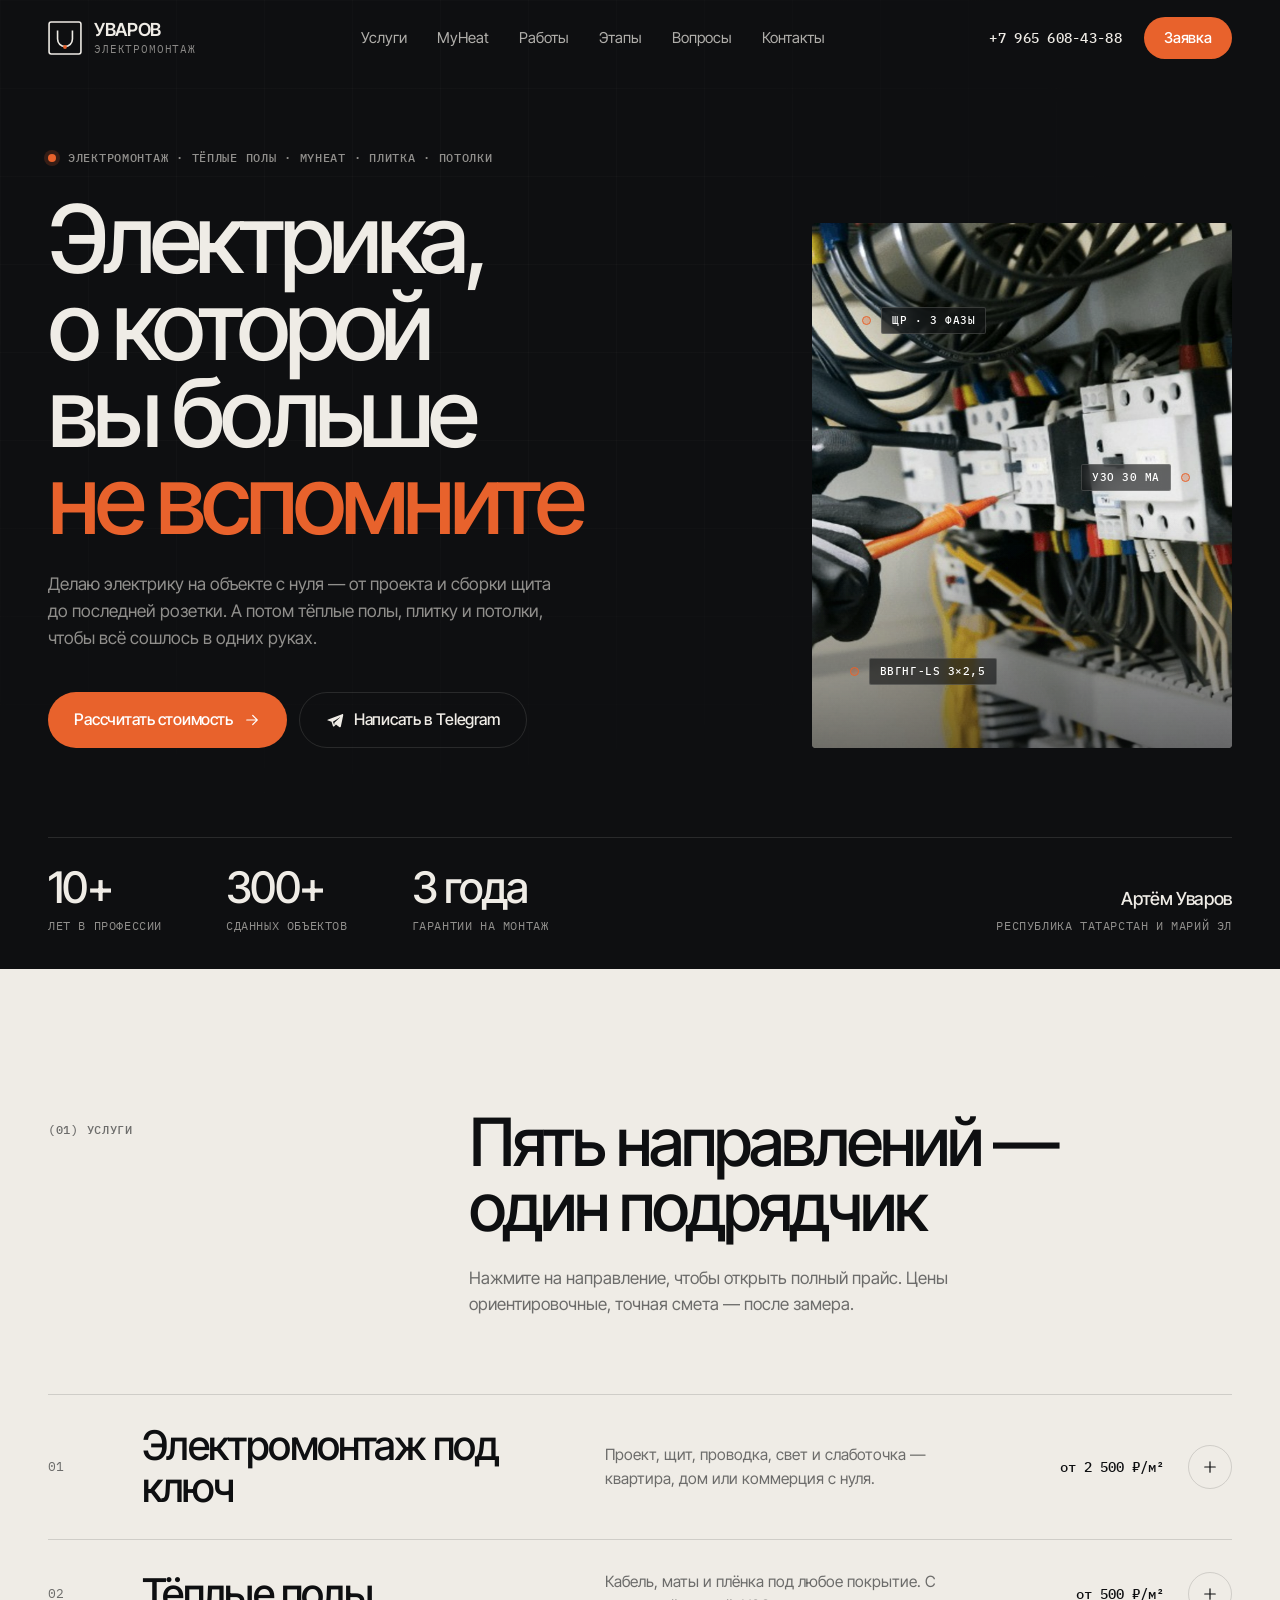
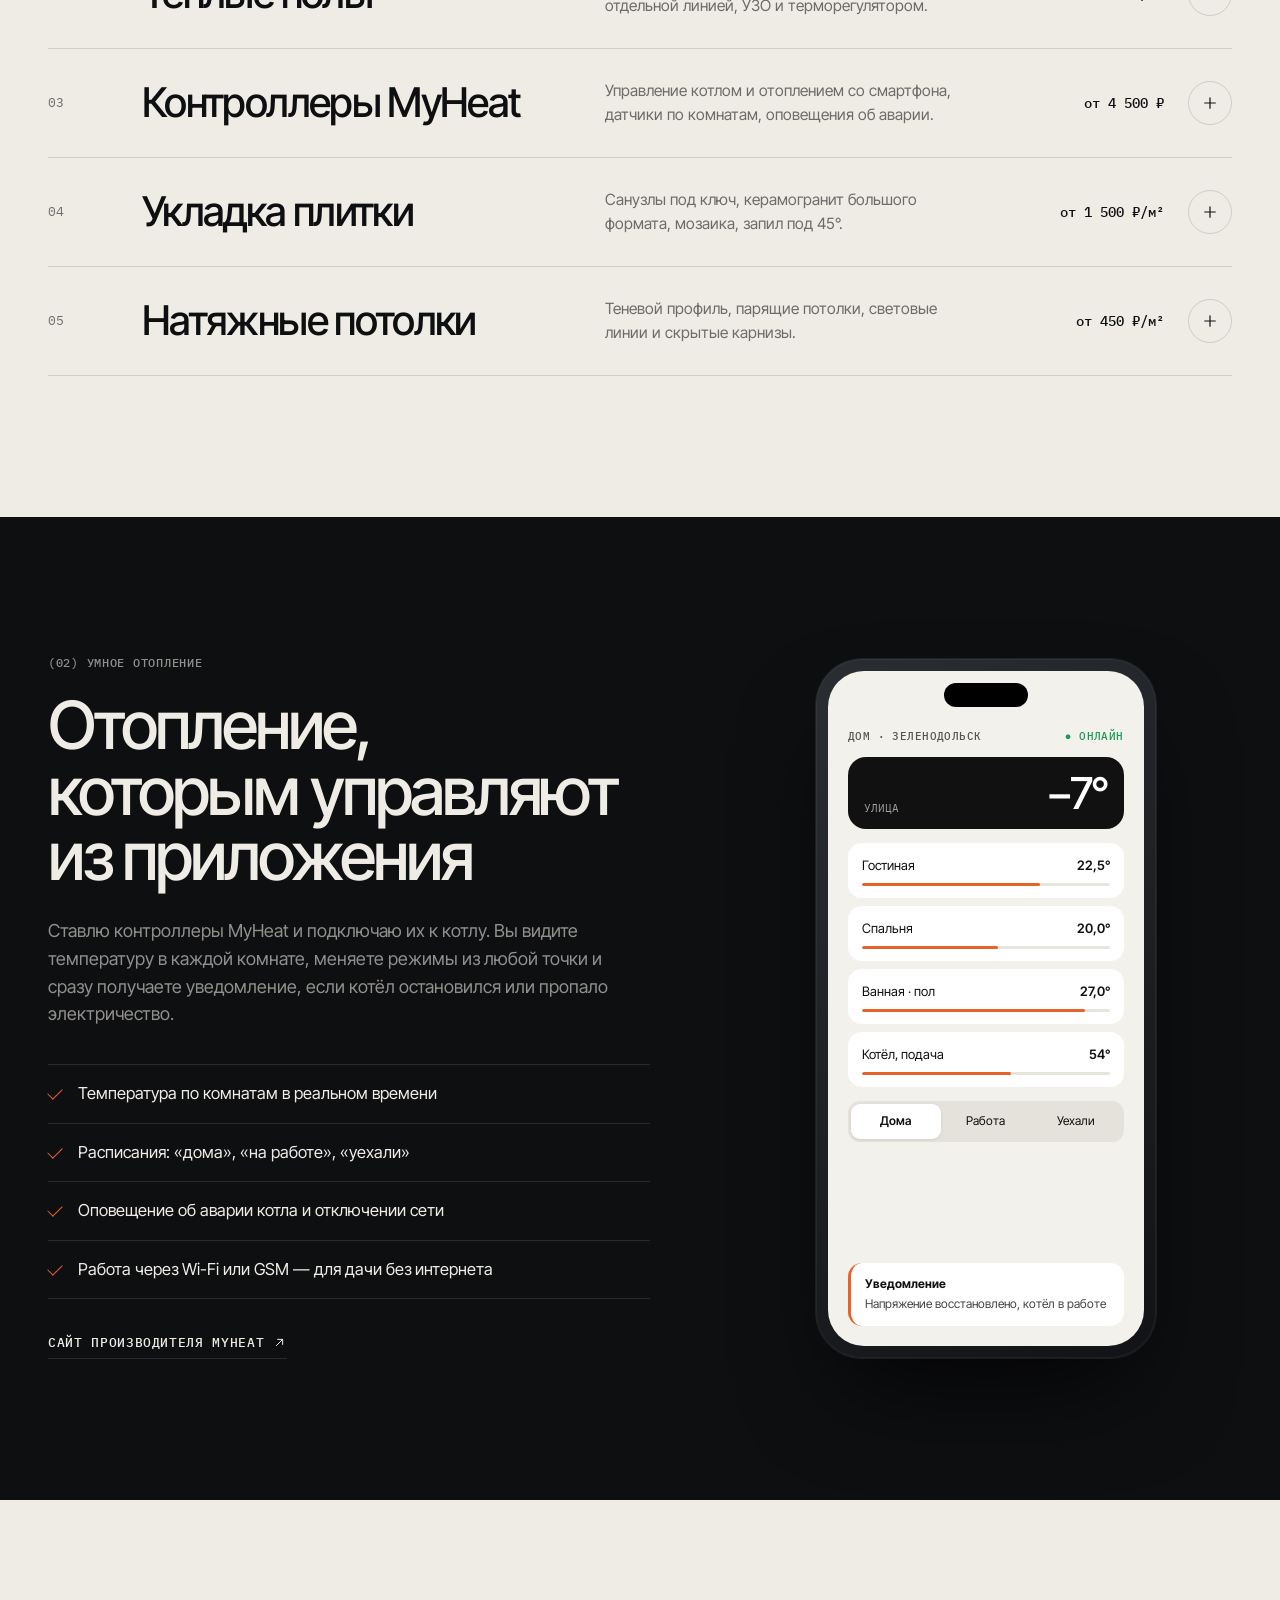
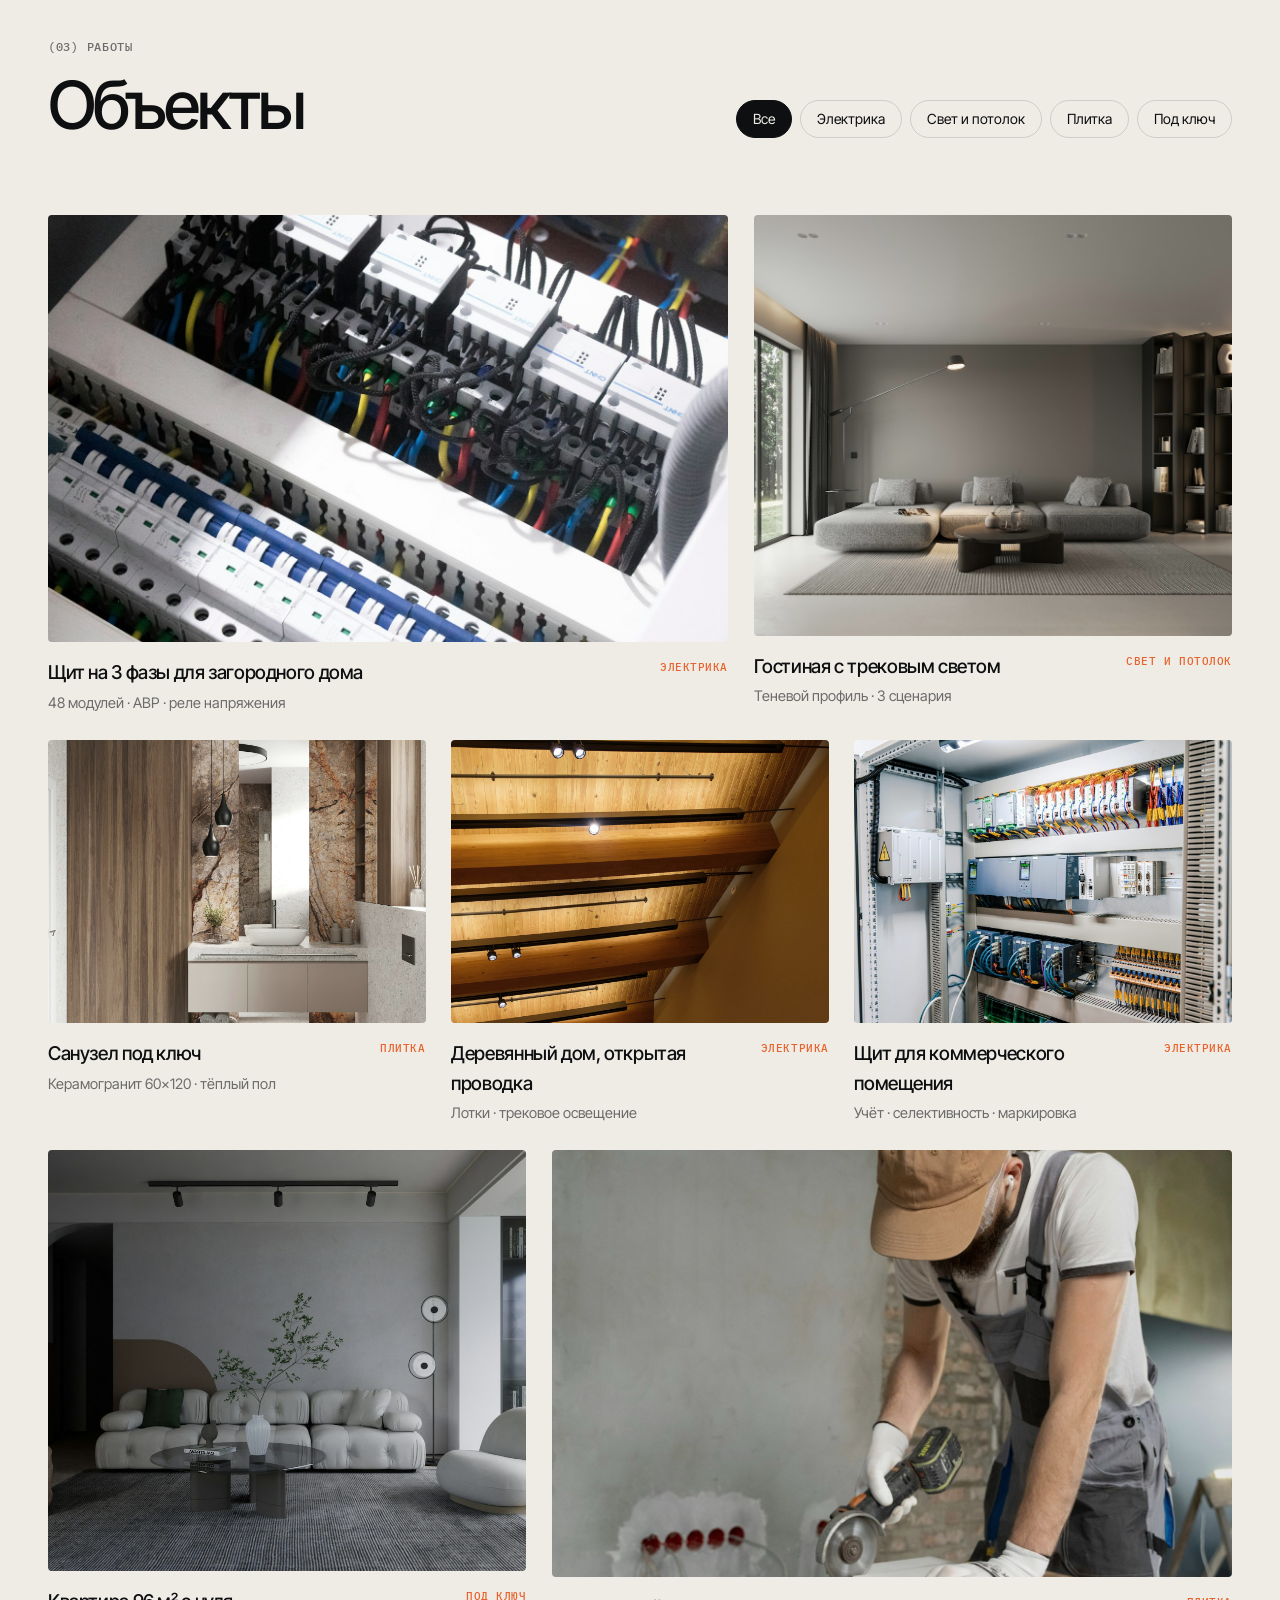
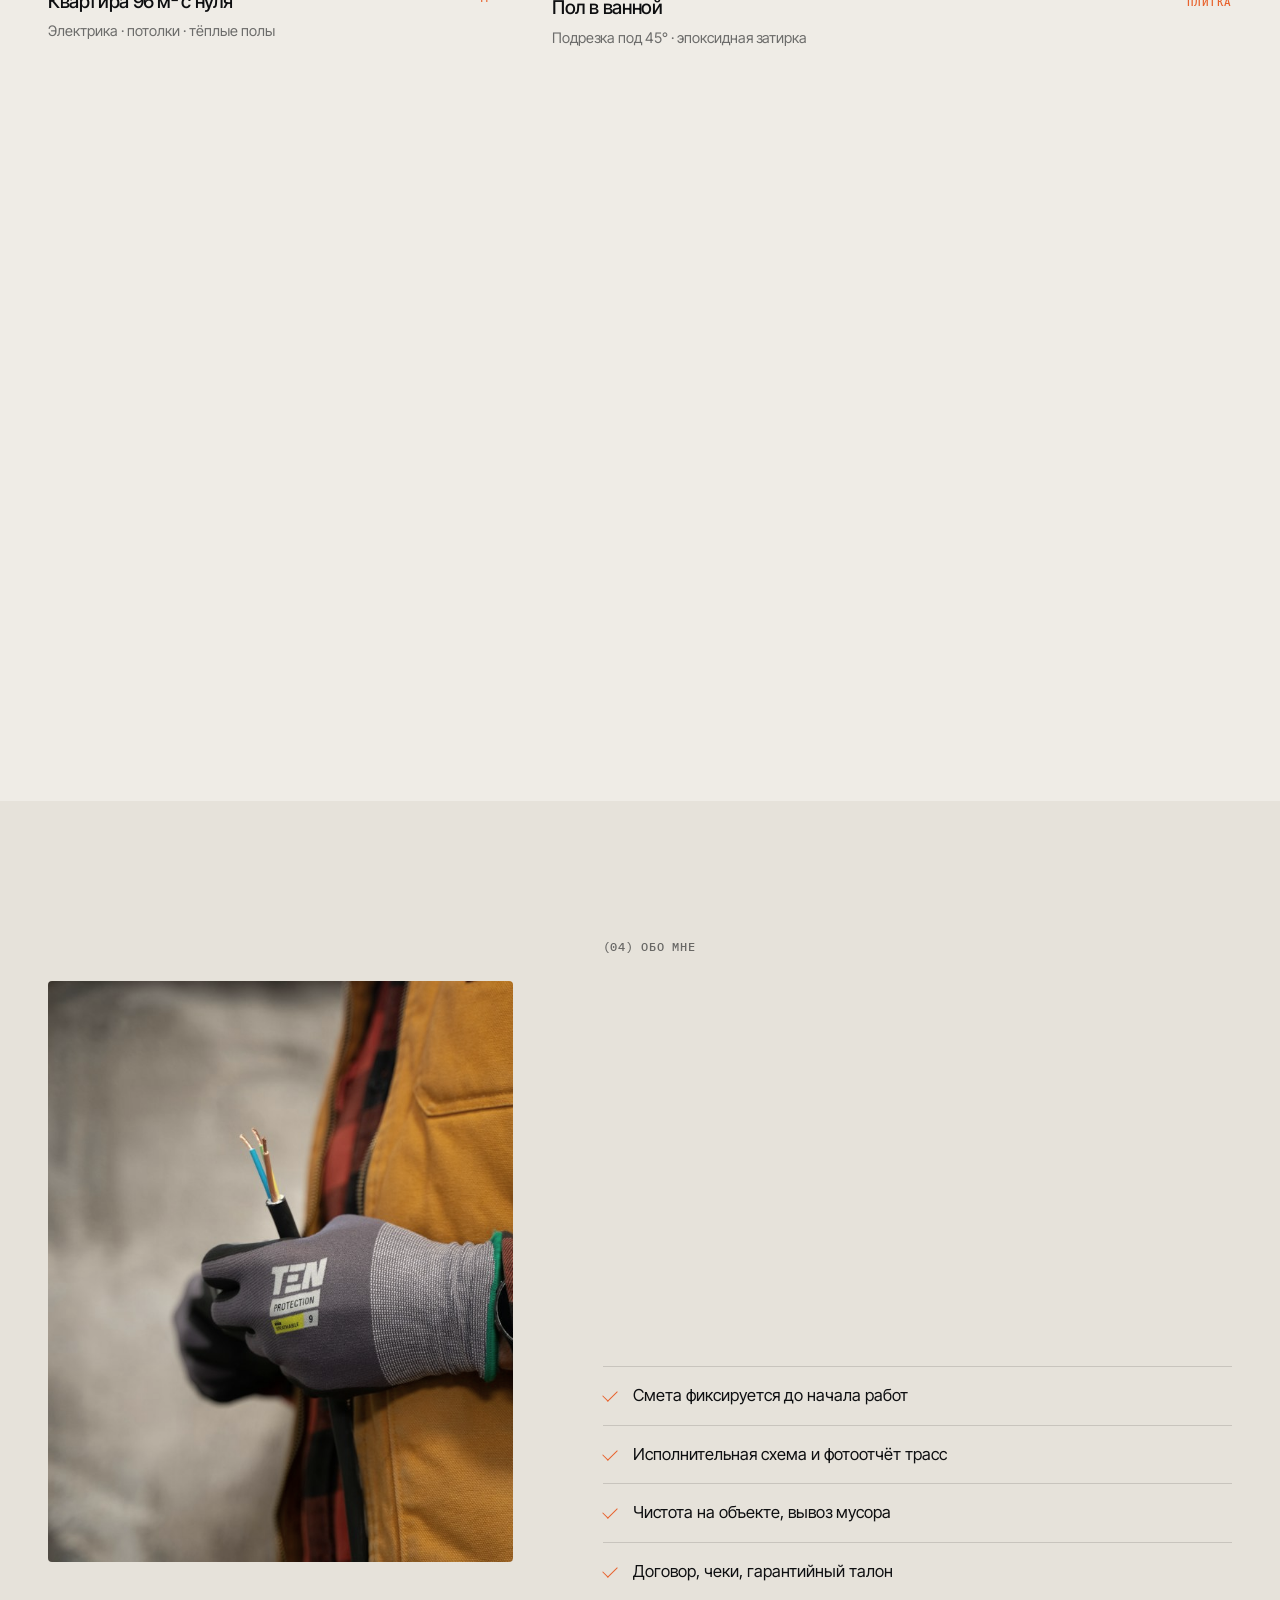
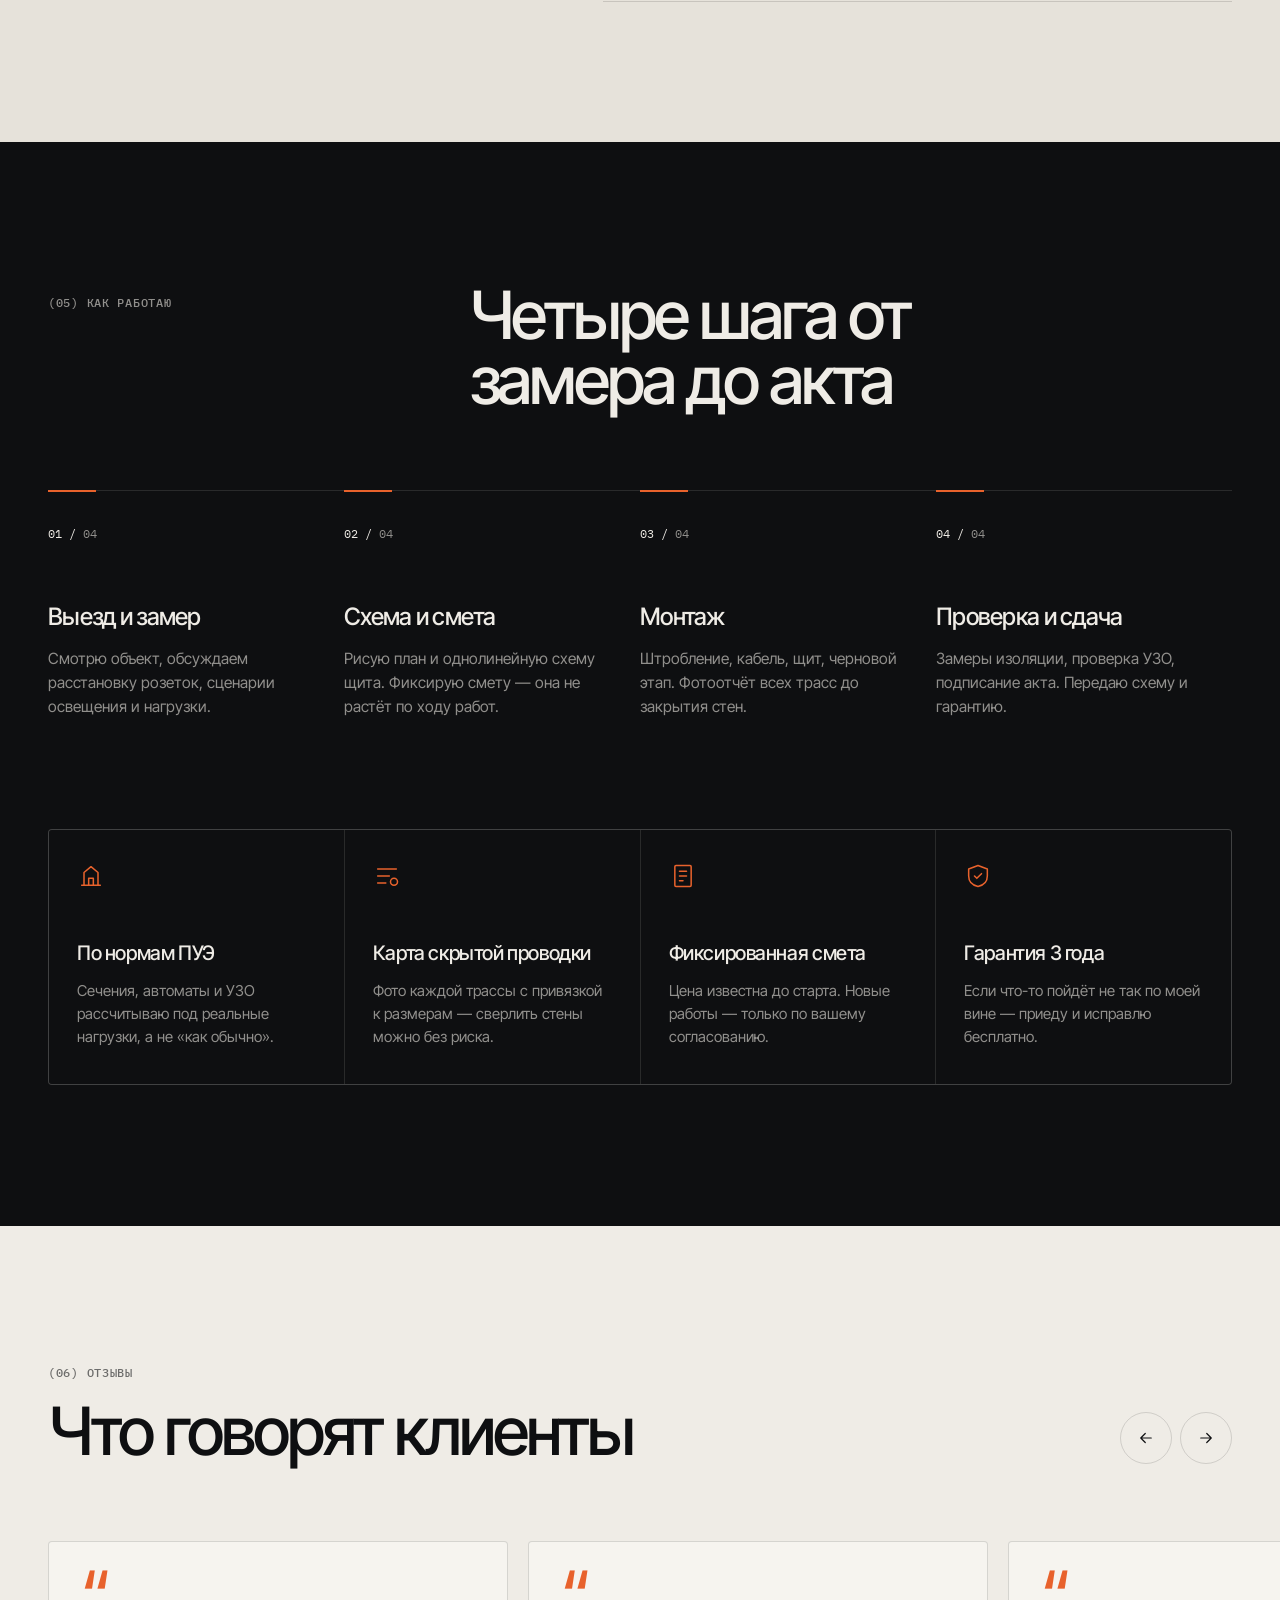
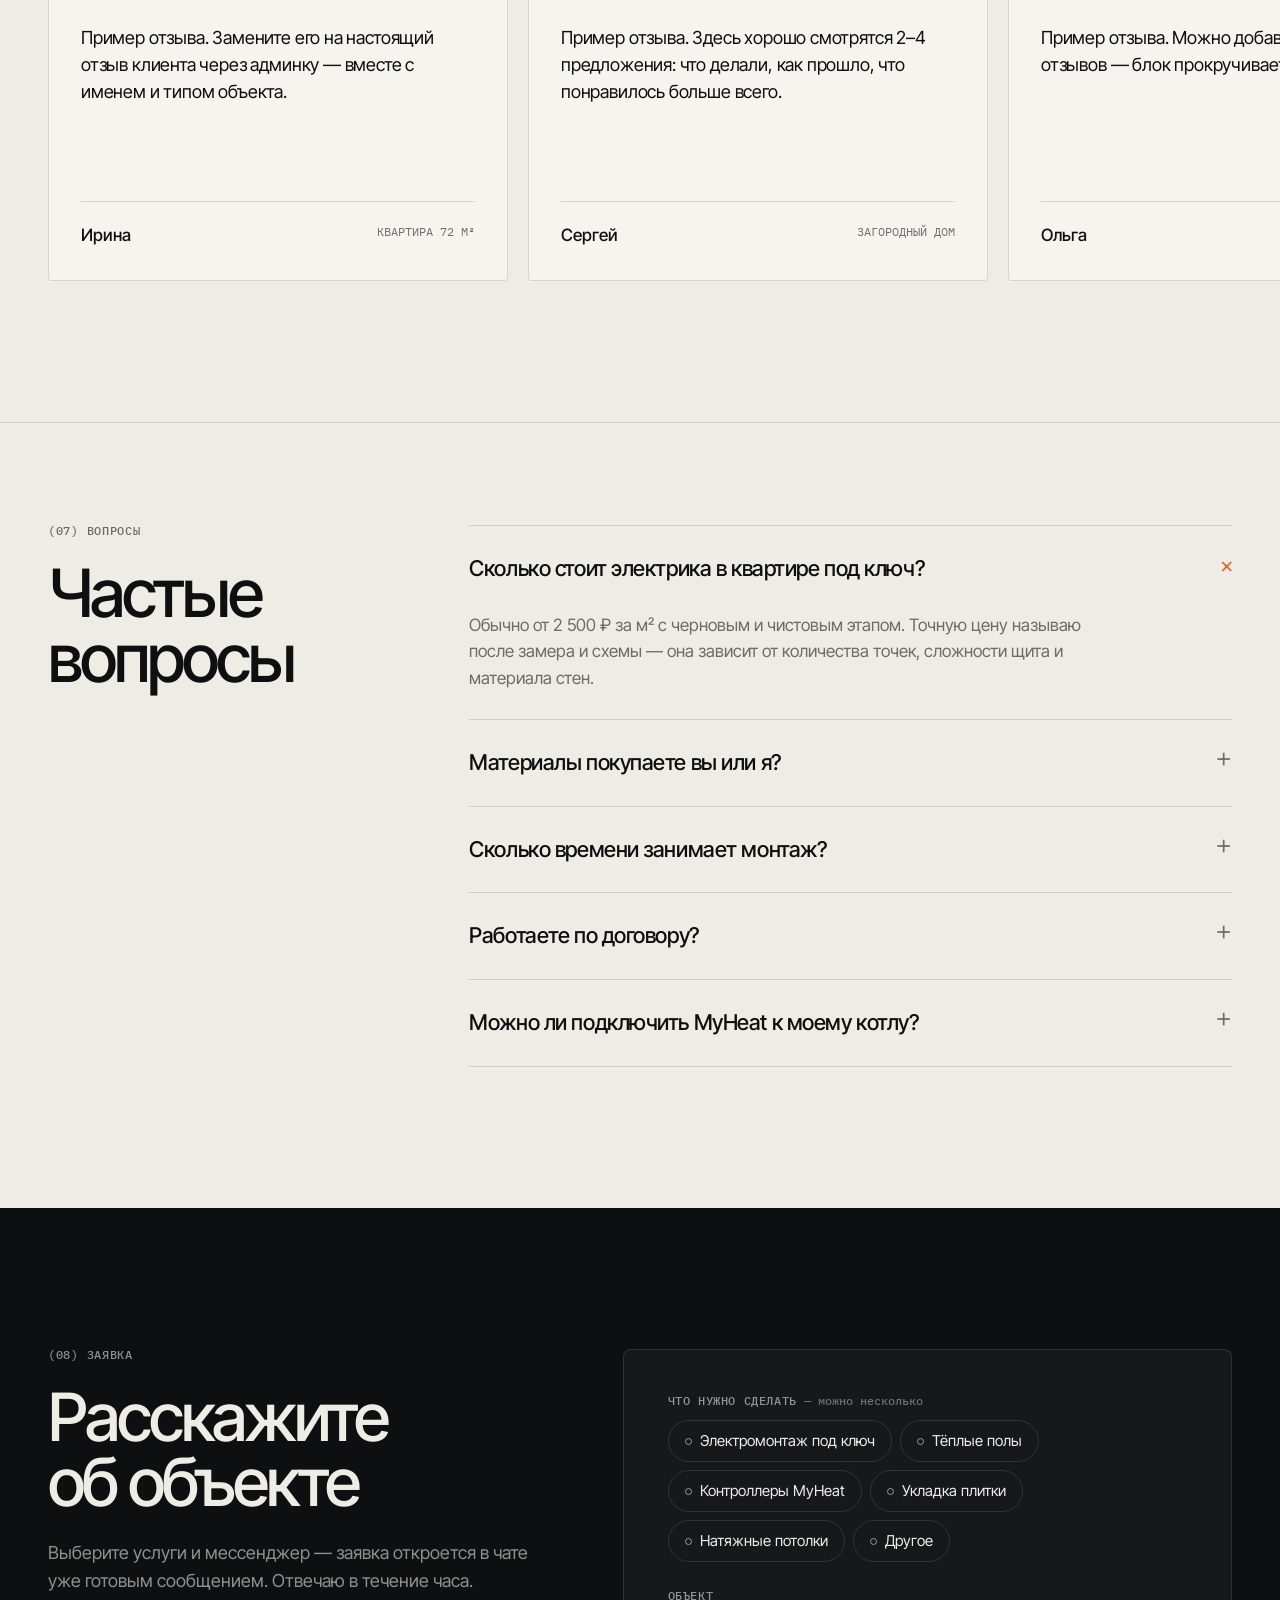
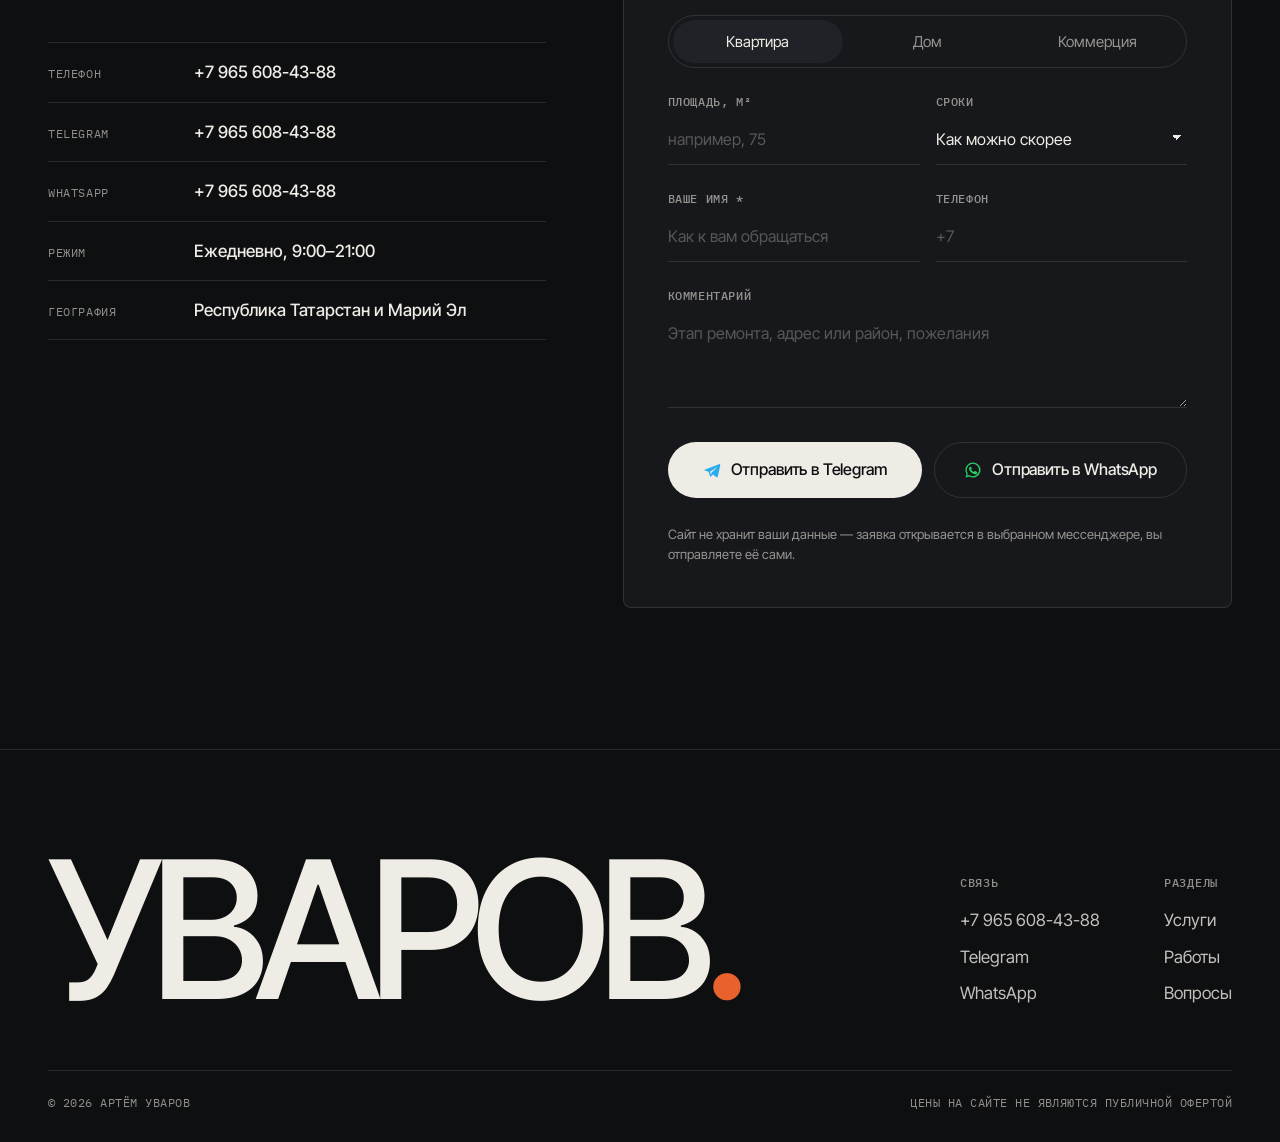
==== commit 72ffacc8: "Регион: Татарстан и Марий Эл, реальные контакты, Telegram по номеру телефона Co-Authored-By: Claude " ====
--- a/index.html
+++ b/index.html
@@ -3,8 +3,8 @@
 <head>
   <meta charset="utf-8">
   <meta name="viewport" content="width=device-width, initial-scale=1, viewport-fit=cover">
-  <title>Артём Уваров — электрик. Электромонтаж под ключ, тёплые полы, MyHeat</title>
-  <meta name="description" content="Электрика с нуля под ключ: проект, щит, проводка, освещение. Тёплые полы, контроллеры MyHeat, укладка плитки и натяжные потолки.">
+  <title>Артём Уваров — электрик в Татарстане и Марий Эл. Электромонтаж под ключ, тёплые полы, MyHeat</title>
+  <meta name="description" content="Электрика с нуля под ключ в Татарстане и Марий Эл: проект, щит, проводка, освещение. Тёплые полы, контроллеры MyHeat, укладка плитки и натяжные потолки.">
   <meta name="theme-color" content="#0E0F11">
   <meta property="og:type" content="website">
   <meta property="og:title" content="Артём Уваров — электрик">
@@ -102,7 +102,7 @@
         </div>
         <div class="phone reveal" aria-hidden="true">
           <div class="phone__screen">
-            <div class="ph-top"><span>Дом · Истра</span><span class="ph-ok">● онлайн</span></div>
+            <div class="ph-top"><span>Дом · Зеленодольск</span><span class="ph-ok">● онлайн</span></div>
             <div class="ph-big"><small>Улица</small><b>−7°</b></div>
             <div class="ph-rooms">
               <div><span>Гостиная</span><b>22,5°</b><i style="--v:.72"></i></div>
--- a/assets/style.css
+++ b/assets/style.css
@@ -489,3 +489,12 @@
   .arrows { display: none; }
   .seg span { font-size: 14px; }
 }
+
+/* ---------- Курсор-лампочка (только мышь) ---------- */
+@media (hover: hover) and (pointer: fine) {
+  html, body { cursor: url("cursor.svg") 2 2, auto; }
+  a, button, label, summary, select, [role="button"], .work, .chip span, .seg span, .faq__list summary, .field select, .lightbox {
+    cursor: url("cursor-on.svg") 2 2, pointer;
+  }
+  input, textarea { cursor: text; }
+}
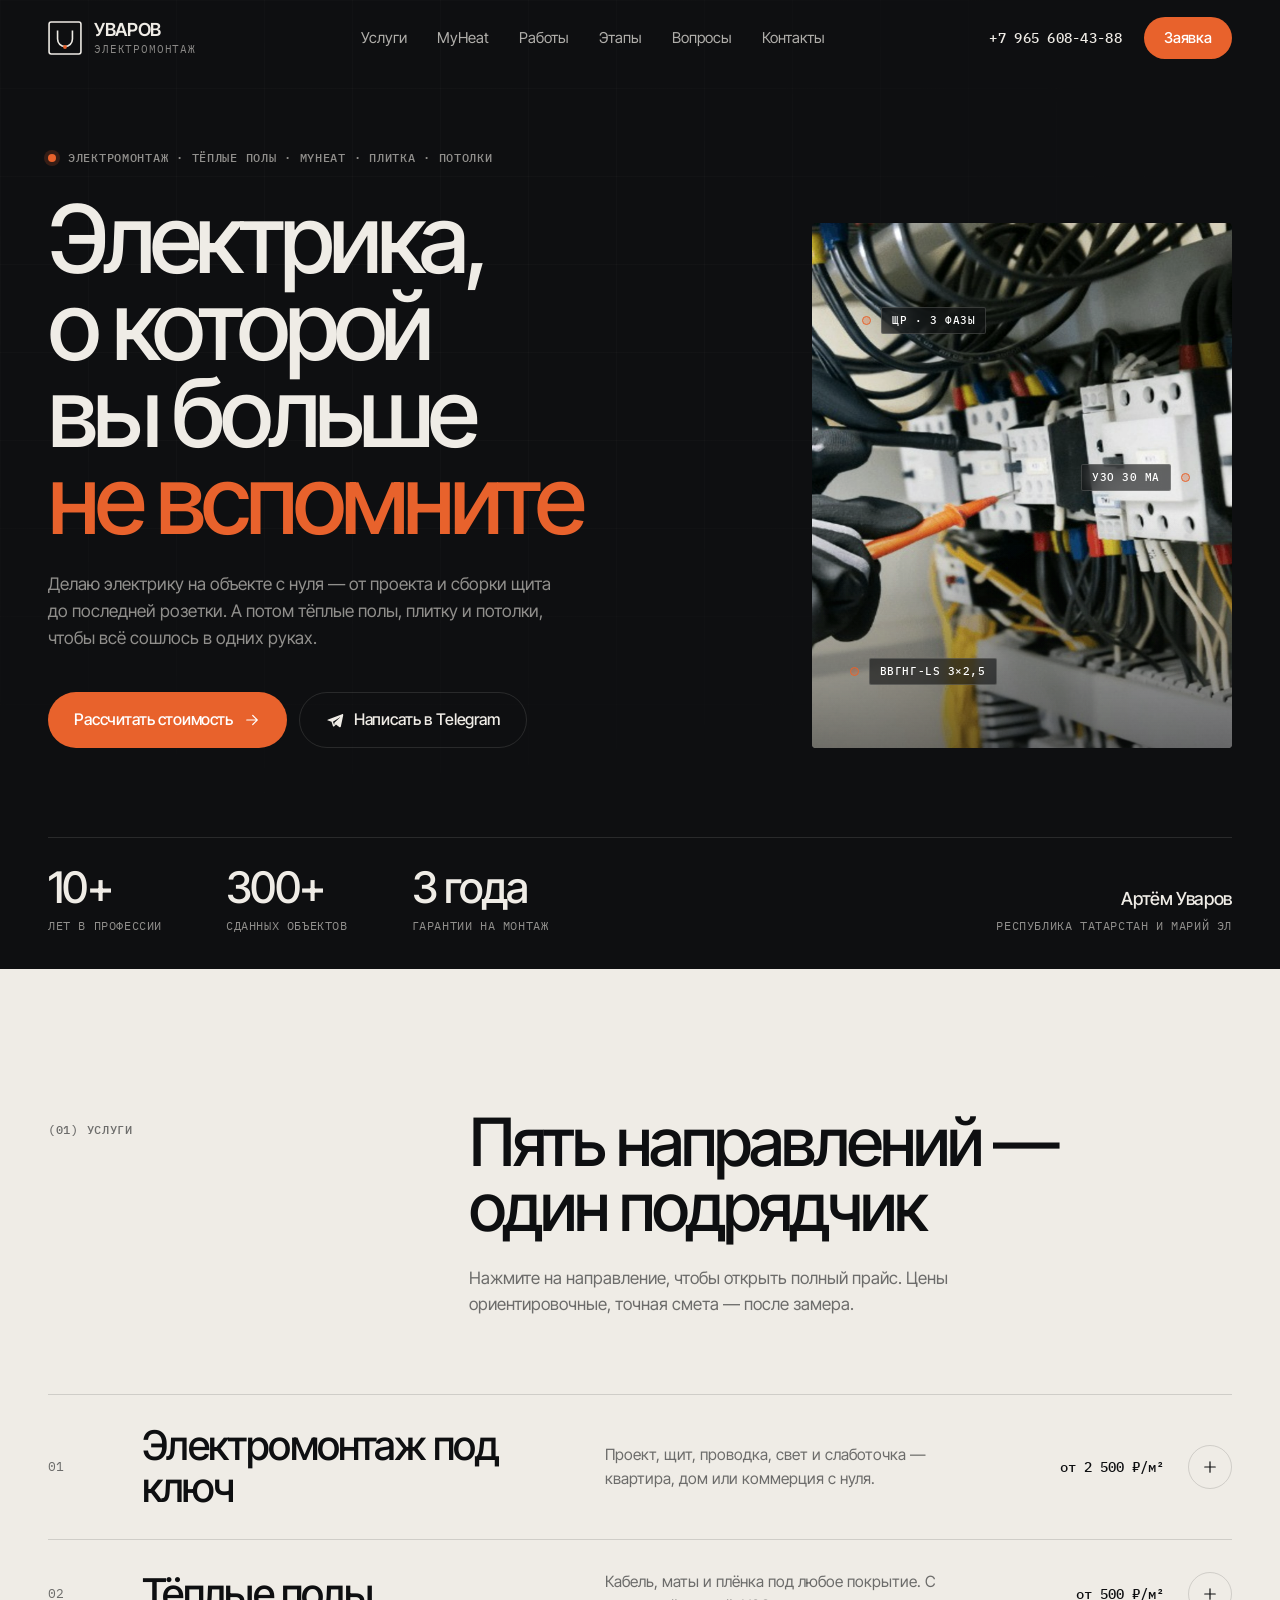
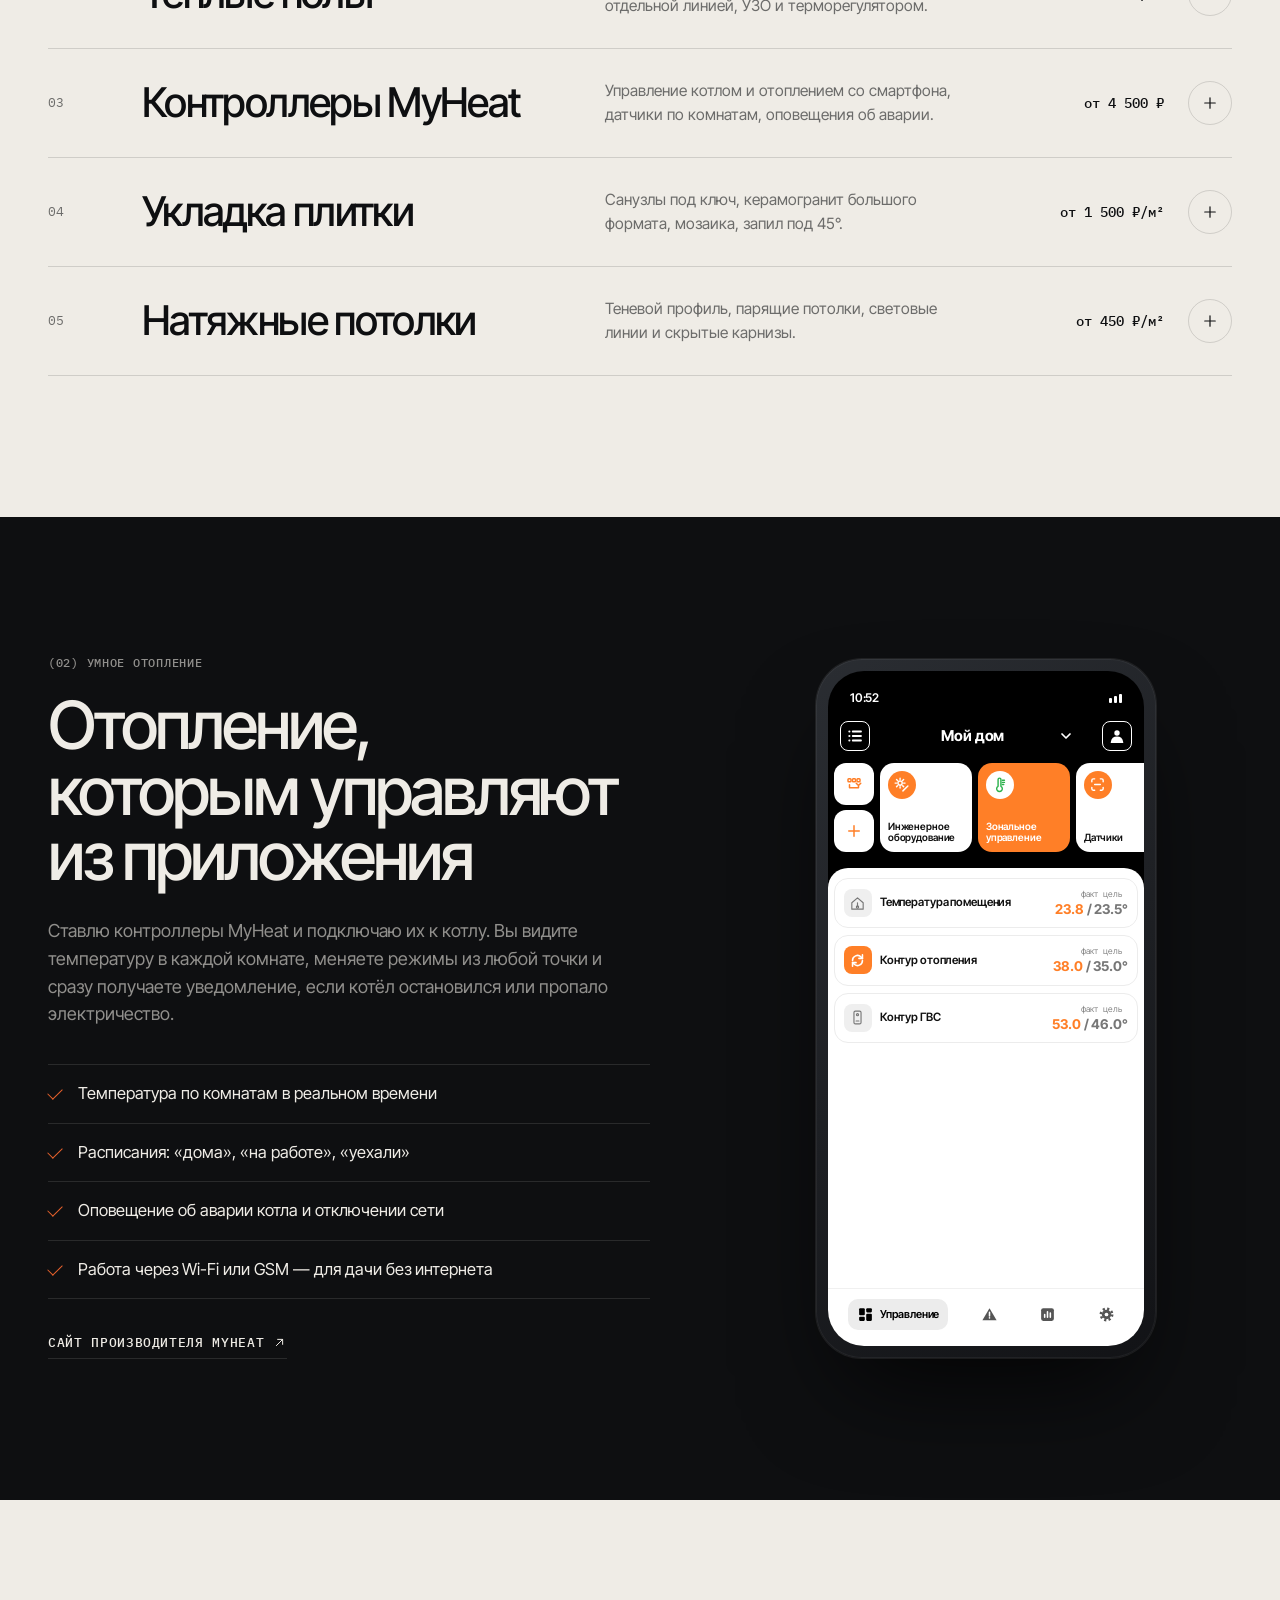
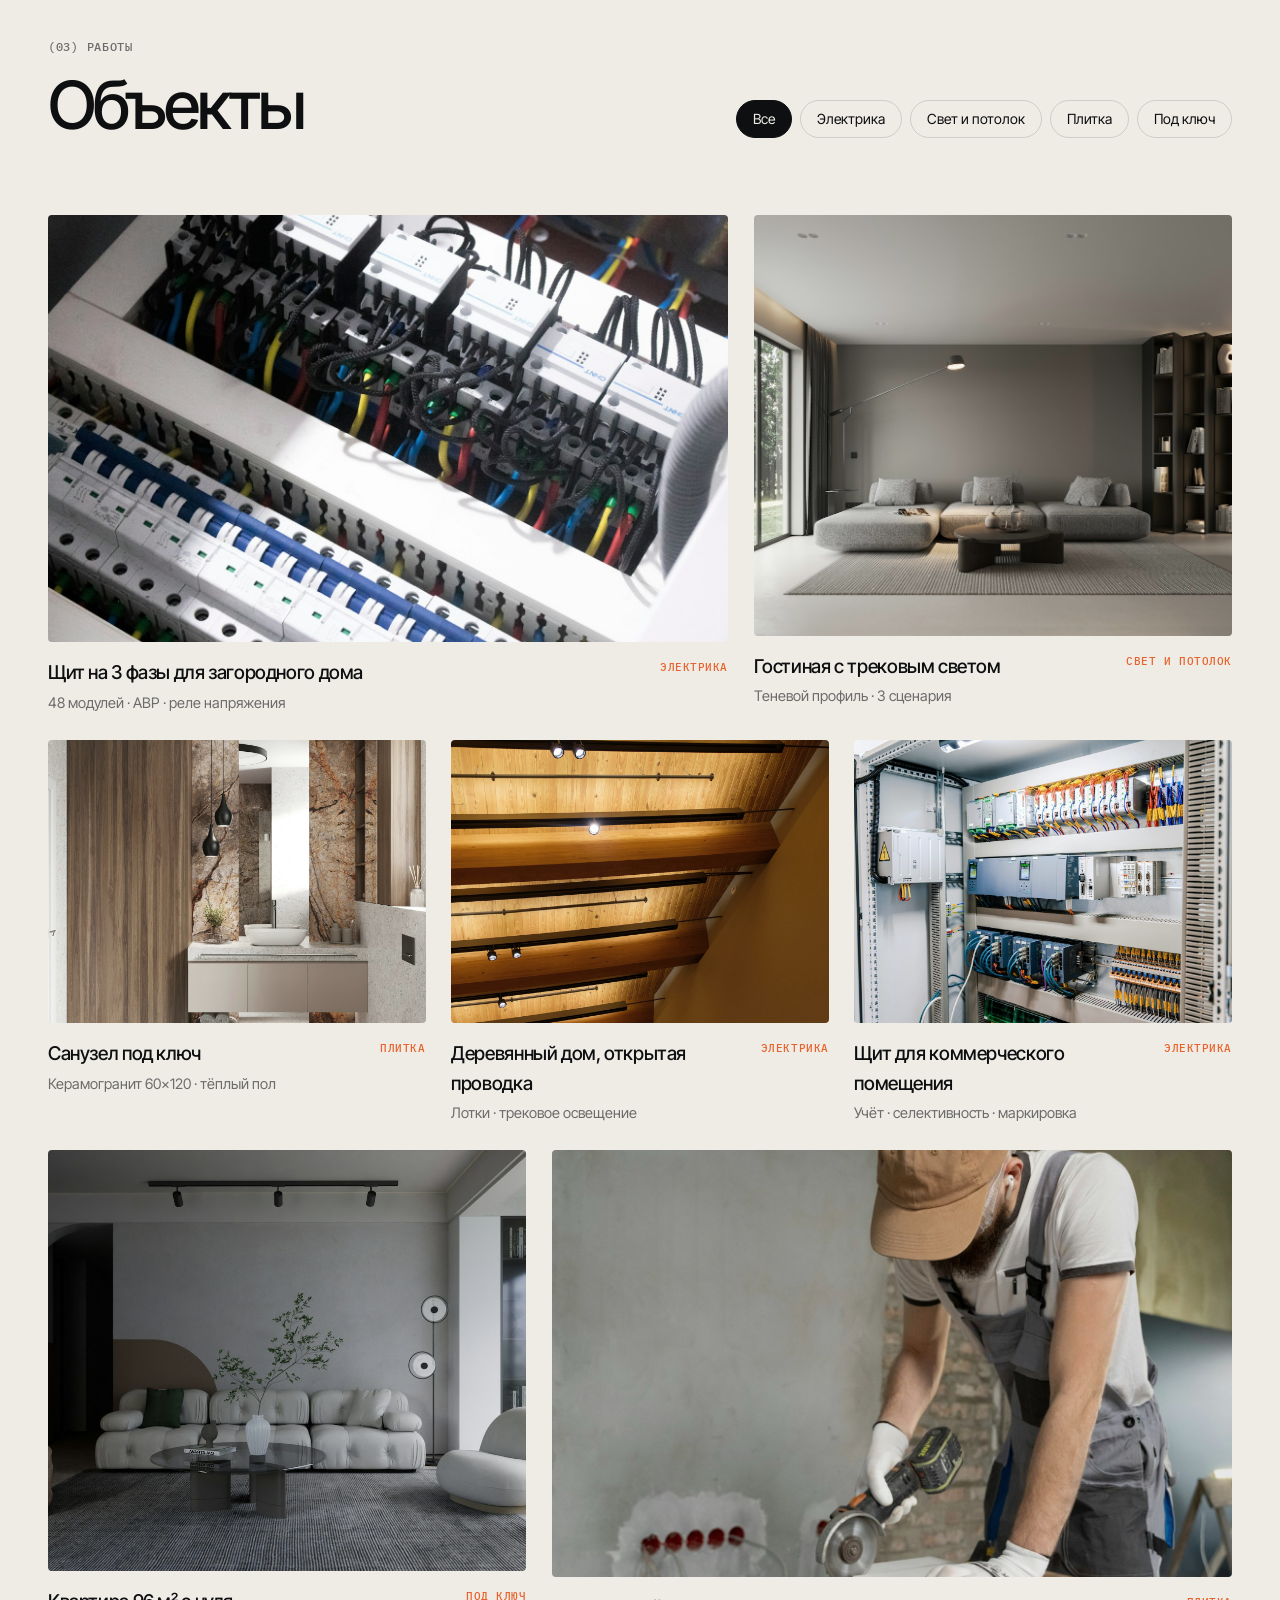
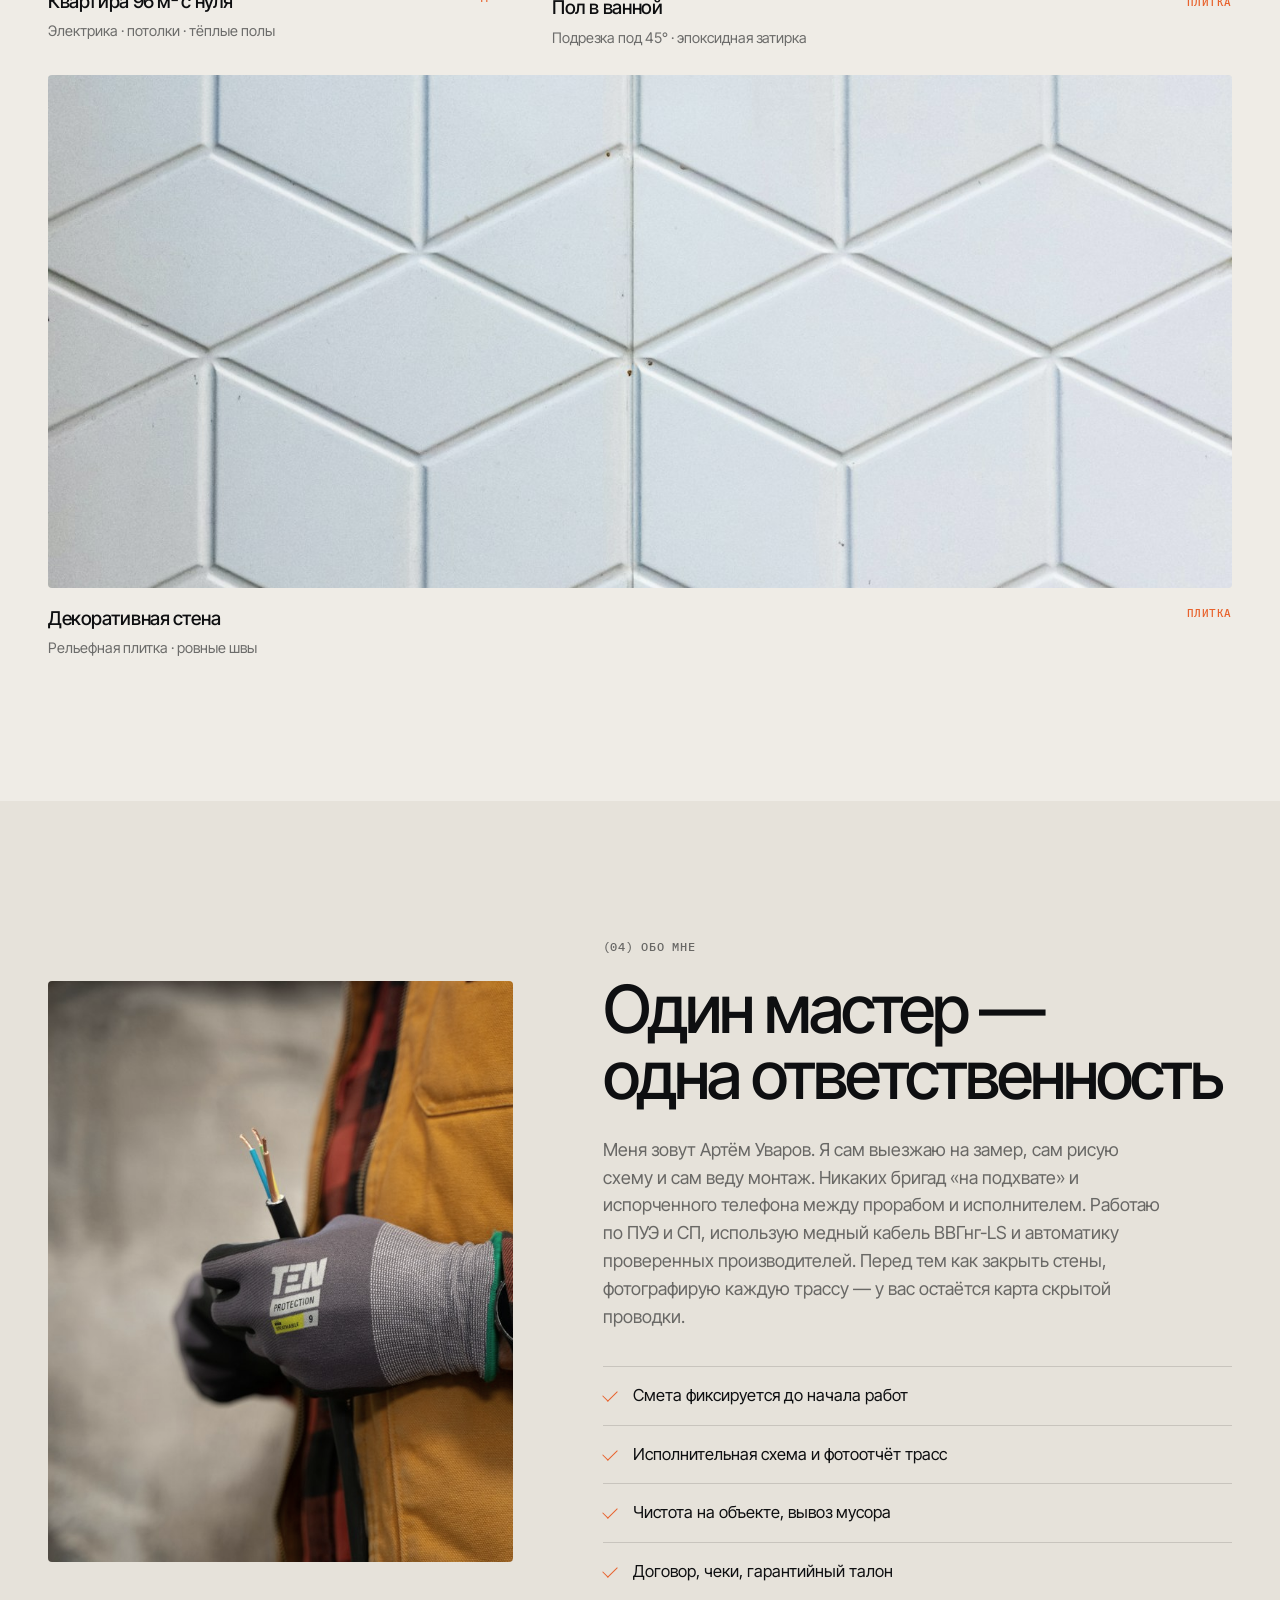
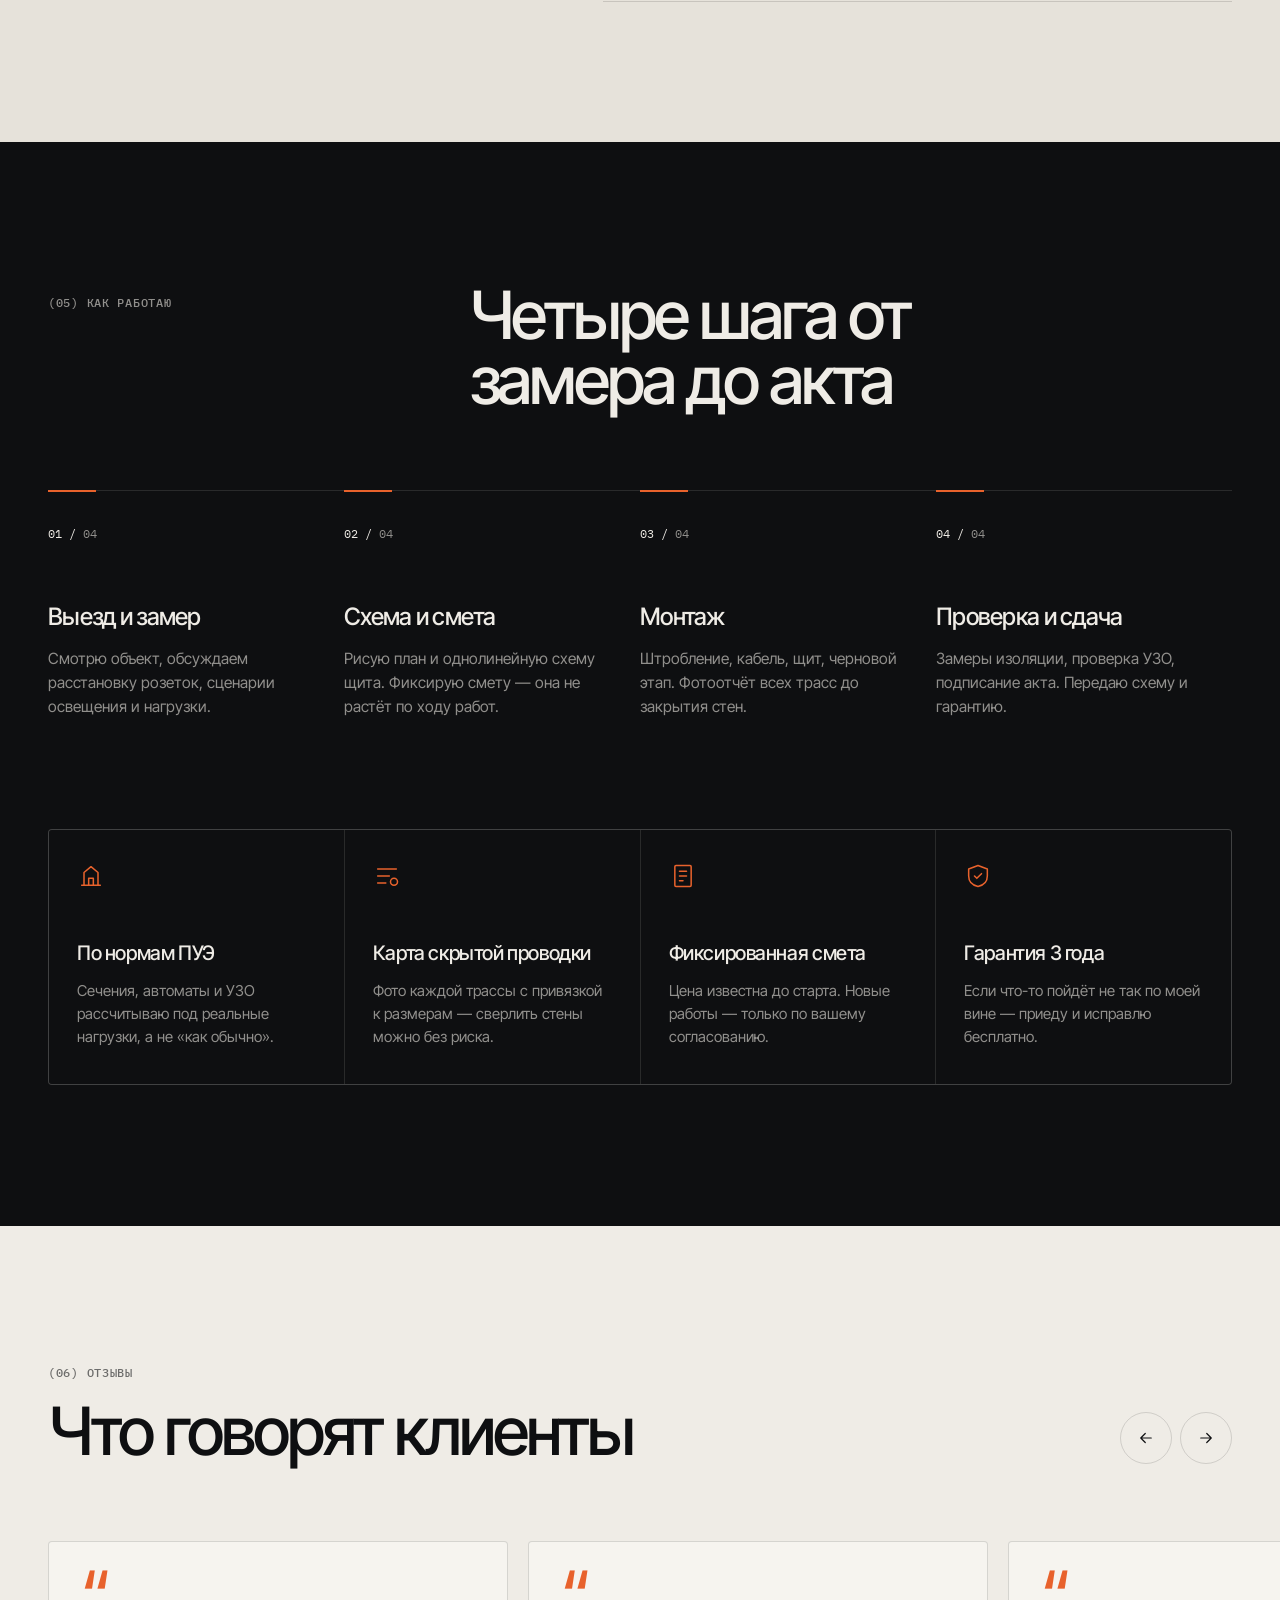
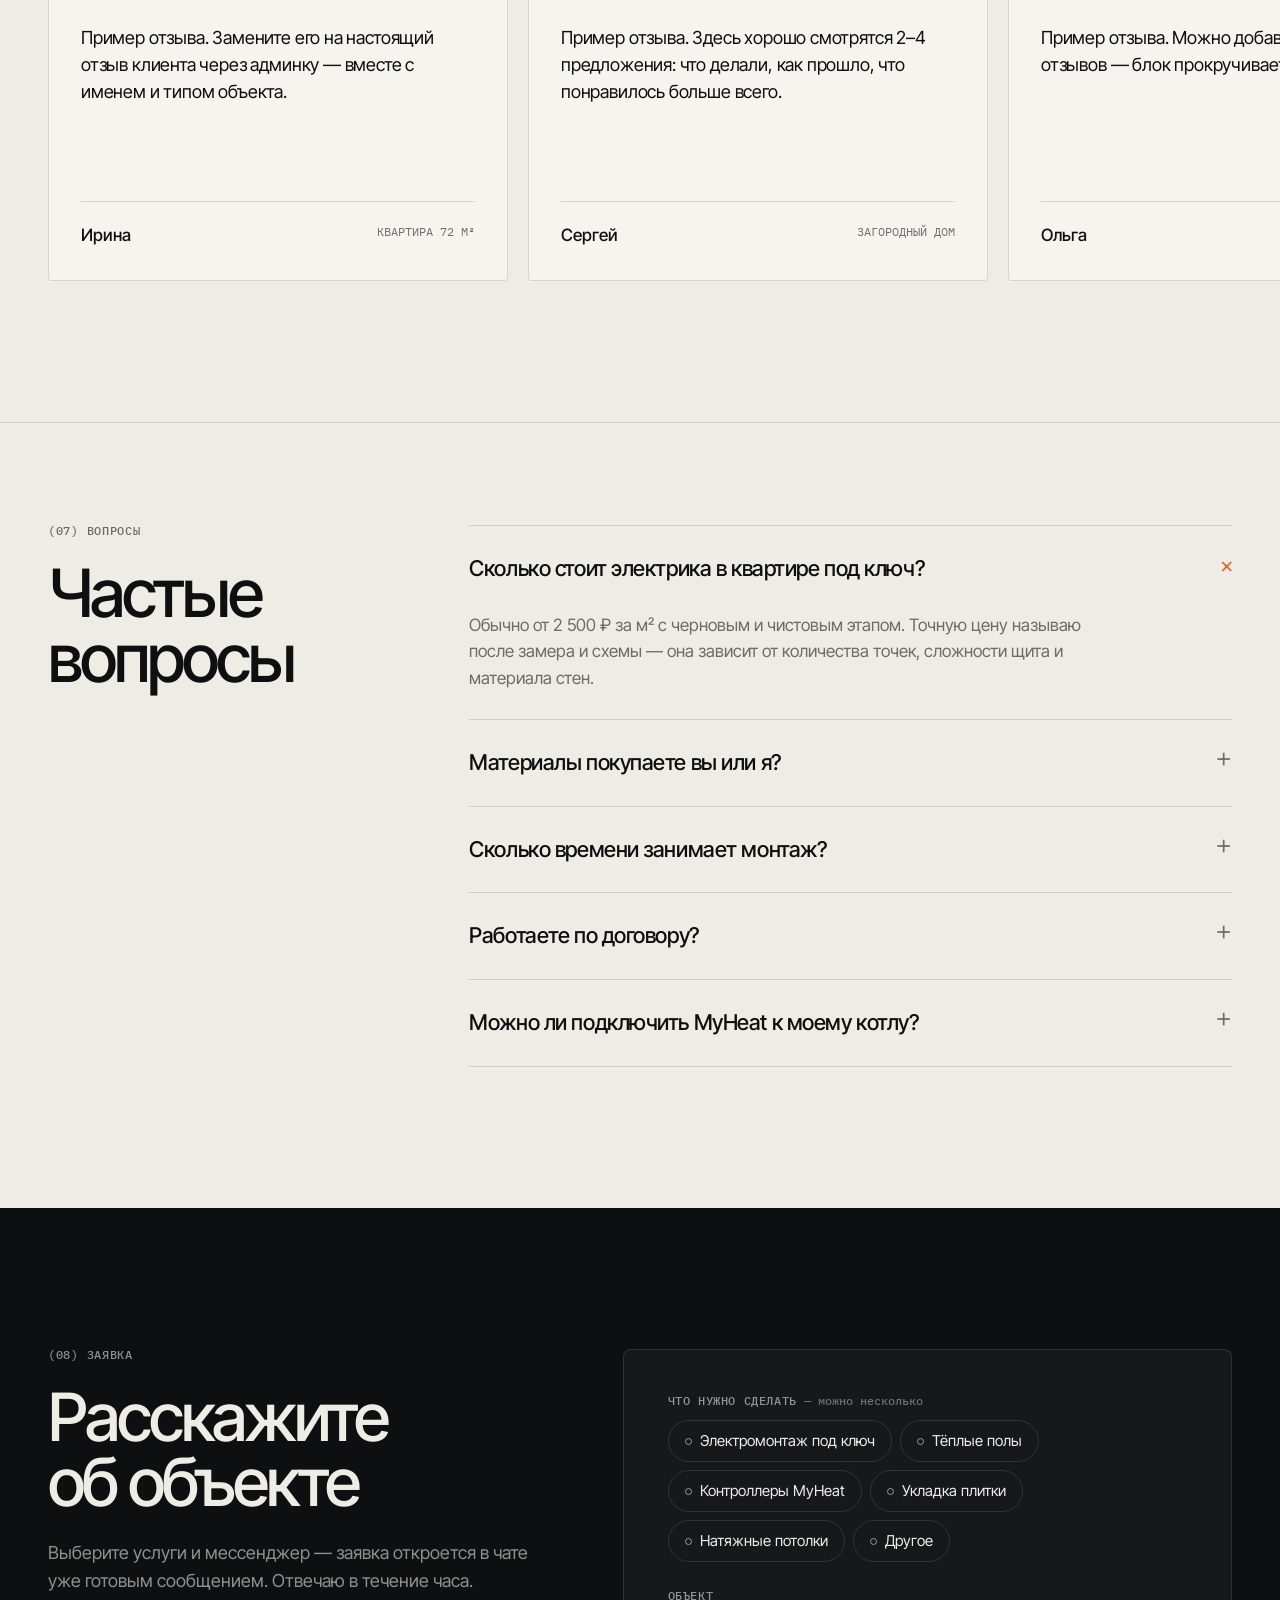
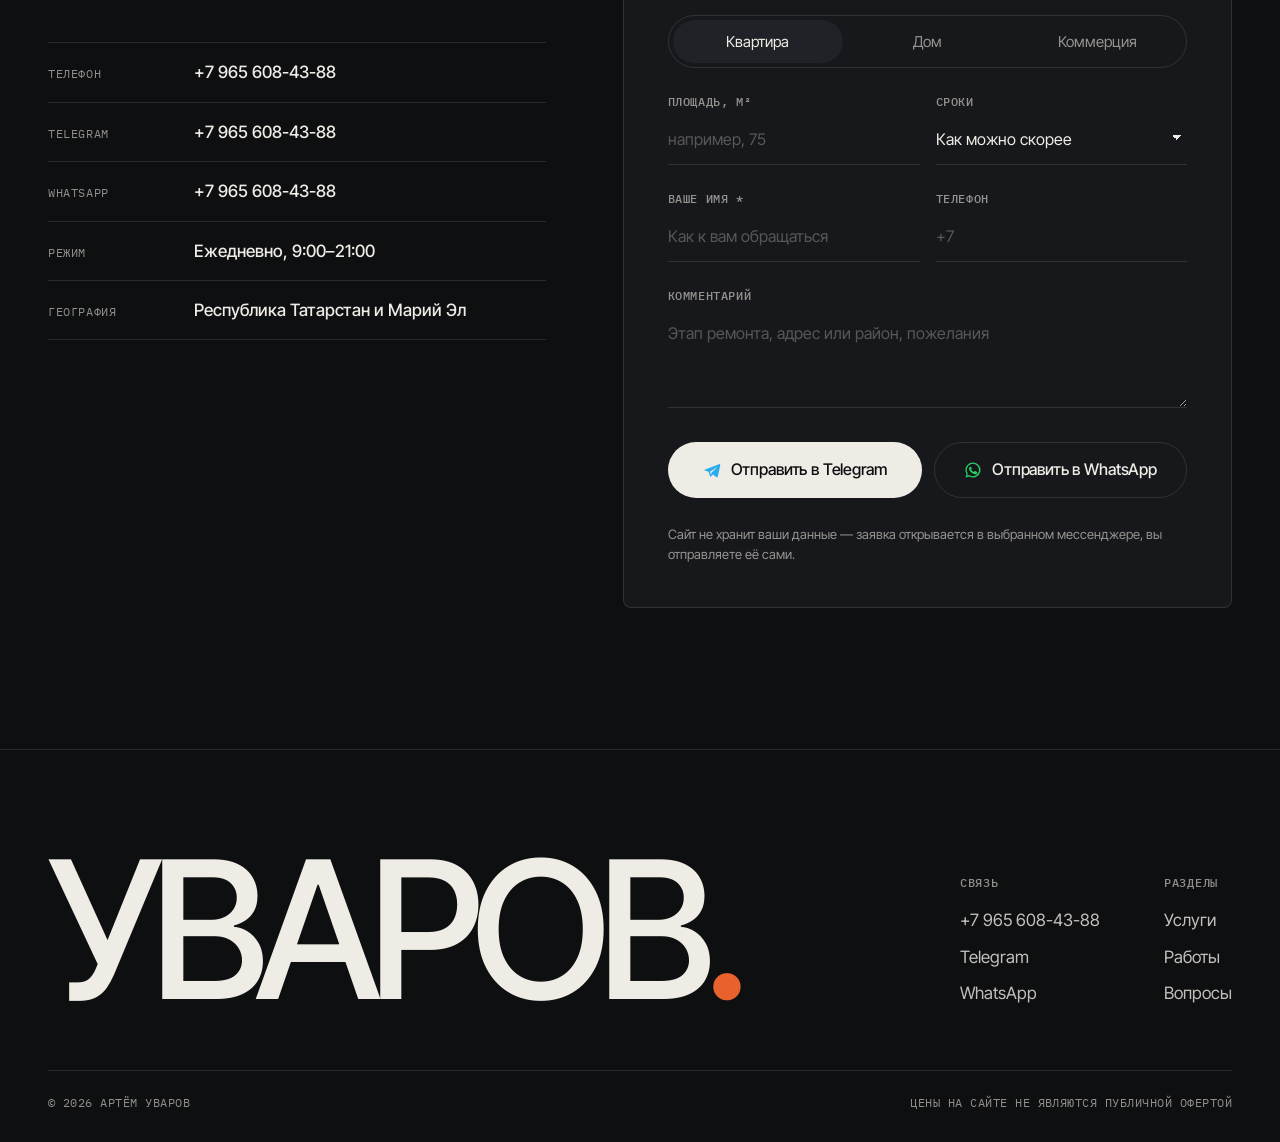
==== commit c6aef8a6: "Экран MyHeat в стиле реального приложения Co-Authored-By: Claude Opus 5.5 <noreply@anthropic.com>" ====
--- a/index.html
+++ b/index.html
@@ -15,7 +15,7 @@
   <link rel="preconnect" href="https://fonts.gstatic.com" crossorigin>
   <link href="https://fonts.googleapis.com/css2?family=IBM+Plex+Mono:wght@400;500&family=Inter+Tight:wght@400;500;600&display=swap" rel="stylesheet">
   <link rel="preload" as="image" href="images/hero.jpg">
-  <link rel="stylesheet" href="assets/style.css">
+  <link rel="stylesheet" href="assets/style.css?v=3">
 </head>
 <body>
   <div class="preview-banner" id="previewBanner" hidden>Предпросмотр черновика из админки — посетители этого не видят</div>
@@ -101,17 +101,47 @@
           <a class="link-arrow" href="https://myheat.net/" target="_blank" rel="noopener">Сайт производителя MyHeat <svg class="i" viewBox="0 0 24 24"><path d="M7 17 17 7M9 7h8v8"/></svg></a>
         </div>
         <div class="phone reveal" aria-hidden="true">
+          <!-- Экран приложения MyHeat (вкладка «Зональное управление») -->
           <div class="phone__screen">
-            <div class="ph-top"><span>Дом · Зеленодольск</span><span class="ph-ok">● онлайн</span></div>
-            <div class="ph-big"><small>Улица</small><b>−7°</b></div>
-            <div class="ph-rooms">
-              <div><span>Гостиная</span><b>22,5°</b><i style="--v:.72"></i></div>
-              <div><span>Спальня</span><b>20,0°</b><i style="--v:.55"></i></div>
-              <div><span>Ванная · пол</span><b>27,0°</b><i style="--v:.9"></i></div>
-              <div><span>Котёл, подача</span><b>54°</b><i style="--v:.6"></i></div>
+            <div class="ph-status"><span>10:52</span><span class="ph-sig"><i></i><i></i><i></i></span></div>
+            <div class="ph-head">
+              <span class="ph-btn"><svg viewBox="0 0 24 24"><path d="M9 6h11M9 12h11M9 18h11"/><circle cx="4.5" cy="6" r="1.4"/><circle cx="4.5" cy="12" r="1.4"/><circle cx="4.5" cy="18" r="1.4"/></svg></span>
+              <b>Мой дом</b>
+              <svg class="ph-chev" viewBox="0 0 24 24"><path d="m6 9 6 6 6-6"/></svg>
+              <span class="ph-btn"><svg viewBox="0 0 24 24"><circle cx="12" cy="8" r="3.6" fill="currentColor"/><path d="M5 20c.6-4 3.3-6 7-6s6.4 2 7 6Z" fill="currentColor"/></svg></span>
             </div>
-            <div class="ph-mode"><span class="on">Дома</span><span>Работа</span><span>Уехали</span></div>
-            <div class="ph-alert"><b>Уведомление</b>Напряжение восстановлено, котёл в работе</div>
+            <div class="ph-tabs">
+              <div class="ph-mini">
+                <span><svg viewBox="0 0 24 24"><rect x="4" y="5" width="4" height="4" rx="1"/><rect x="10" y="5" width="4" height="4" rx="1"/><rect x="16" y="5" width="4" height="4" rx="1"/><path d="M6 13v4h12v-3M15 11l3 3 3-3"/></svg></span>
+                <span><svg viewBox="0 0 24 24"><path d="M12 5v14M5 12h14"/></svg></span>
+              </div>
+              <div class="ph-tab"><i><svg viewBox="0 0 24 24"><circle cx="10" cy="10" r="3"/><path d="M10 3v2M10 15v2M3 10h2M15 10h2M5 5l1.4 1.4M13.6 13.6 15 15M5 15l1.4-1.4M13.6 6.4 15 5M14 21l7-7"/></svg></i>Инженерное оборудование</div>
+              <div class="ph-tab on"><i><svg viewBox="0 0 24 24"><path d="M10 14.5V5a2 2 0 0 1 4 0v9.5a4 4 0 1 1-4 0Z"/><path d="M16 6h3M16 9h3M16 12h2"/></svg></i>Зональное управление</div>
+              <div class="ph-tab"><i><svg viewBox="0 0 24 24"><path d="M4 8V6a2 2 0 0 1 2-2h2M16 4h2a2 2 0 0 1 2 2v2M20 16v2a2 2 0 0 1-2 2h-2M8 20H6a2 2 0 0 1-2-2v-2M8 12h8"/></svg></i>Датчики</div>
+            </div>
+            <div class="ph-sheet">
+              <div class="ph-row">
+                <span class="ph-ic"><svg viewBox="0 0 24 24"><path d="M4 11 12 4l8 7v9H4Z"/><path d="M12 11v5"/><circle cx="12" cy="17" r="1.6"/></svg></span>
+                <b>Температура помещения</b>
+                <span class="ph-val"><small>факт&nbsp;&nbsp;&nbsp;цель</small><em>23.8</em> / 23.5°</span>
+              </div>
+              <div class="ph-row">
+                <span class="ph-ic on"><svg viewBox="0 0 24 24"><path d="M5 12a7 7 0 0 1 12-5l2 2M19 12a7 7 0 0 1-12 5l-2-2"/><path d="M19 4v5h-5M5 20v-5h5"/></svg></span>
+                <b>Контур отопления</b>
+                <span class="ph-val"><small>факт&nbsp;&nbsp;&nbsp;цель</small><em>38.0</em> / 35.0°</span>
+              </div>
+              <div class="ph-row">
+                <span class="ph-ic"><svg viewBox="0 0 24 24"><rect x="7" y="3" width="10" height="18" rx="2"/><circle cx="12" cy="8" r="1.5"/><path d="M10 17h4"/></svg></span>
+                <b>Контур ГВС</b>
+                <span class="ph-val"><small>факт&nbsp;&nbsp;&nbsp;цель</small><em>53.0</em> / 46.0°</span>
+              </div>
+              <nav class="ph-nav">
+                <span class="on"><svg viewBox="0 0 24 24"><rect x="3" y="3" width="8" height="10" rx="1.5" fill="currentColor"/><rect x="13" y="3" width="8" height="6" rx="1.5" fill="currentColor"/><rect x="3" y="15" width="8" height="6" rx="1.5" fill="currentColor"/><rect x="13" y="11" width="8" height="10" rx="1.5" fill="currentColor"/></svg>Управление</span>
+                <span><svg viewBox="0 0 24 24"><path d="M12 3 2 20h20Z" fill="currentColor"/><path d="M12 9v5M12 16.5v.5" stroke="#fff"/></svg></span>
+                <span><svg viewBox="0 0 24 24"><rect x="3" y="3" width="18" height="18" rx="3" fill="currentColor"/><path d="M8 16v-4M12 16V8M16 16v-6" stroke="#fff"/></svg></span>
+                <span><svg viewBox="0 0 24 24"><circle cx="12" cy="12" r="8" fill="none" stroke="currentColor" stroke-width="3.6" stroke-dasharray="3 3.28" stroke-linecap="butt"/><circle cx="12" cy="12" r="6.6" fill="currentColor"/><circle cx="12" cy="12" r="2.6" fill="#fff"/></svg></span>
+              </nav>
+            </div>
           </div>
         </div>
       </div>
@@ -271,6 +301,6 @@
     <symbol id="ic-wa" viewBox="0 0 24 24"><path d="M12 2a10 10 0 0 0-8.6 15.1L2 22l5-1.3A10 10 0 1 0 12 2Zm0 18.2c-1.6 0-3.1-.4-4.4-1.2l-.3-.2-3 .8.8-2.9-.2-.3A8.2 8.2 0 1 1 12 20.2Zm4.5-6.1c-.2-.1-1.5-.7-1.7-.8-.2-.1-.4-.1-.6.1l-.8 1c-.1.2-.3.2-.5.1a6.7 6.7 0 0 1-3.3-2.9c-.2-.4.2-.4.7-1.3.1-.2 0-.3 0-.4l-.8-1.8c-.2-.5-.4-.4-.6-.4h-.5a1 1 0 0 0-.7.3 3 3 0 0 0-.9 2.2c0 1.3 1 2.6 1.1 2.8.1.2 1.9 2.9 4.6 4 1.7.7 2.4.8 3.2.7.5-.1 1.5-.6 1.8-1.2.2-.6.2-1.1.1-1.2l-.4-.3Z"/></symbol>
   </svg>
 
-  <script src="assets/app.js" defer></script>
+  <script src="assets/app.js?v=3" defer></script>
 </body>
 </html>
--- a/assets/style.css
+++ b/assets/style.css
@@ -240,22 +240,42 @@
   position: relative;
 }
 .phone::before { content: ""; position: absolute; top: 24px; left: 50%; width: 84px; height: 24px; border-radius: 20px; background: #000; transform: translateX(-50%); z-index: 2; }
-.phone__screen { height: 100%; border-radius: 36px; background: #f3f1ec; color: #111; padding: 58px 20px 20px; display: flex; flex-direction: column; gap: 14px; overflow: hidden; font-size: 13px; }
-.ph-top { display: flex; justify-content: space-between; font: 500 11px var(--mono); text-transform: uppercase; letter-spacing: .04em; color: #555; }
-.ph-ok { color: #1a9a52; }
-.ph-big { display: flex; justify-content: space-between; align-items: end; padding: 14px 16px; border-radius: 18px; background: #111; color: #fff; }
-.ph-big small { font: 400 11px var(--mono); text-transform: uppercase; opacity: .6; }
-.ph-big b { font-size: 44px; font-weight: 500; letter-spacing: -.04em; line-height: 1; }
-.ph-rooms { display: grid; gap: 8px; }
-.ph-rooms div { display: grid; grid-template-columns: 1fr auto; gap: 8px; padding: 12px 14px; background: #fff; border-radius: 14px; }
-.ph-rooms b { font-weight: 600; }
-.ph-rooms i { grid-column: 1 / -1; height: 3px; border-radius: 3px; background: #e7e4dd; position: relative; overflow: hidden; }
-.ph-rooms i::after { content: ""; position: absolute; inset: 0; width: calc(var(--v) * 100%); background: var(--accent); border-radius: 3px; }
-.ph-mode { display: grid; grid-template-columns: repeat(3, 1fr); background: #e5e2db; border-radius: 12px; padding: 3px; font-size: 12px; text-align: center; }
-.ph-mode span { padding: 8px 0; border-radius: 9px; }
-.ph-mode .on { background: #fff; font-weight: 600; box-shadow: 0 1px 3px rgba(0,0,0,.08); }
-.ph-alert { margin-top: auto; padding: 12px 14px; border-radius: 14px; background: #fff; border-left: 3px solid var(--accent); font-size: 12px; color: #444; }
-.ph-alert b { display: block; color: #111; margin-bottom: 2px; }
+/* Экран приложения MyHeat — по мотивам реального интерфейса */
+.phone__screen { --mh: #ff7f27; height: 100%; border-radius: 36px; background: #000; color: #111; display: flex; flex-direction: column; overflow: hidden; font: 600 12px/1.2 var(--font); letter-spacing: -.01em; }
+.ph-status { display: flex; justify-content: space-between; align-items: center; padding: 15px 22px 0; height: 40px; color: #fff; font-size: 12px; }
+.ph-sig { display: flex; gap: 2px; align-items: end; }
+.ph-sig i { width: 3px; background: #fff; border-radius: 1px; }
+.ph-sig i:nth-child(1) { height: 5px; } .ph-sig i:nth-child(2) { height: 7px; } .ph-sig i:nth-child(3) { height: 9px; }
+.ph-head { display: flex; align-items: center; gap: 10px; padding: 10px 12px 12px; color: #fff; }
+.ph-head b { flex: 1; text-align: center; font-size: 15px; font-weight: 700; padding-left: 18px; }
+.ph-btn { width: 30px; height: 30px; border: 1.5px solid #fff; border-radius: 8px; display: grid; place-items: center; flex: none; }
+.ph-btn svg { width: 18px; height: 18px; fill: none; stroke: #fff; stroke-width: 2.4; stroke-linecap: round; }
+.ph-btn svg circle { fill: #fff; stroke: none; }
+.ph-chev { width: 16px; height: 16px; fill: none; stroke: #fff; stroke-width: 2.6; stroke-linecap: round; stroke-linejoin: round; margin-right: 18px; }
+.ph-tabs { display: flex; gap: 6px; padding: 0 0 16px 6px; overflow: hidden; }
+.ph-mini { display: grid; gap: 5px; flex: none; }
+.ph-mini span { width: 40px; height: 42px; border-radius: 12px; background: #fff; display: grid; place-items: center; }
+.ph-mini svg { width: 18px; height: 18px; fill: none; stroke: var(--mh); stroke-width: 2; stroke-linecap: round; stroke-linejoin: round; }
+.ph-tab { flex: none; width: 92px; height: 89px; border-radius: 14px; background: #fff; padding: 8px; display: flex; flex-direction: column; justify-content: space-between; font-size: 10px; line-height: 1.15; }
+.ph-tab i { width: 28px; height: 28px; border-radius: 50%; background: var(--mh); display: grid; place-items: center; }
+.ph-tab svg { width: 17px; height: 17px; fill: none; stroke: #fff; stroke-width: 2; stroke-linecap: round; stroke-linejoin: round; }
+.ph-tab.on { background: var(--mh); color: #fff; }
+.ph-tab.on i { background: #fff; }
+.ph-tab.on svg { stroke: #2bb24c; }
+.ph-sheet { flex: 1; background: #fff; border-radius: 20px 20px 0 0; padding: 10px 6px 0; display: flex; flex-direction: column; gap: 7px; }
+.ph-row { display: flex; align-items: center; gap: 8px; padding: 10px 9px; border: 1px solid #ececec; border-radius: 14px; }
+.ph-row b { flex: 1; font-size: 11.5px; font-weight: 600; }
+.ph-ic { width: 28px; height: 28px; border-radius: 8px; background: #efefef; display: grid; place-items: center; flex: none; }
+.ph-ic svg { width: 17px; height: 17px; fill: none; stroke: #777; stroke-width: 1.6; stroke-linecap: round; stroke-linejoin: round; }
+.ph-ic.on { background: var(--mh); }
+.ph-ic.on svg { stroke: #fff; stroke-width: 2.2; }
+.ph-val { text-align: right; font-size: 13.5px; font-weight: 700; color: #777; white-space: nowrap; }
+.ph-val small { display: block; font-size: 8.5px; font-weight: 400; color: #888; margin-bottom: 2px; padding-right: 6px; }
+.ph-val em { font-style: normal; color: var(--mh); }
+.ph-nav { margin: auto -6px 0; display: flex; justify-content: space-around; align-items: center; padding: 10px 8px 16px; border-top: 1px solid #f0f0f0; color: #555; }
+.ph-nav span { display: flex; align-items: center; gap: 6px; padding: 7px 9px; border-radius: 10px; font-size: 11px; }
+.ph-nav span.on { background: #ececec; color: #000; }
+.ph-nav svg { width: 17px; height: 17px; stroke-width: 2.2; stroke-linecap: round; }
 
 /* ---------- Работы ---------- */
 .filters { display: flex; flex-wrap: wrap; gap: 8px; }
